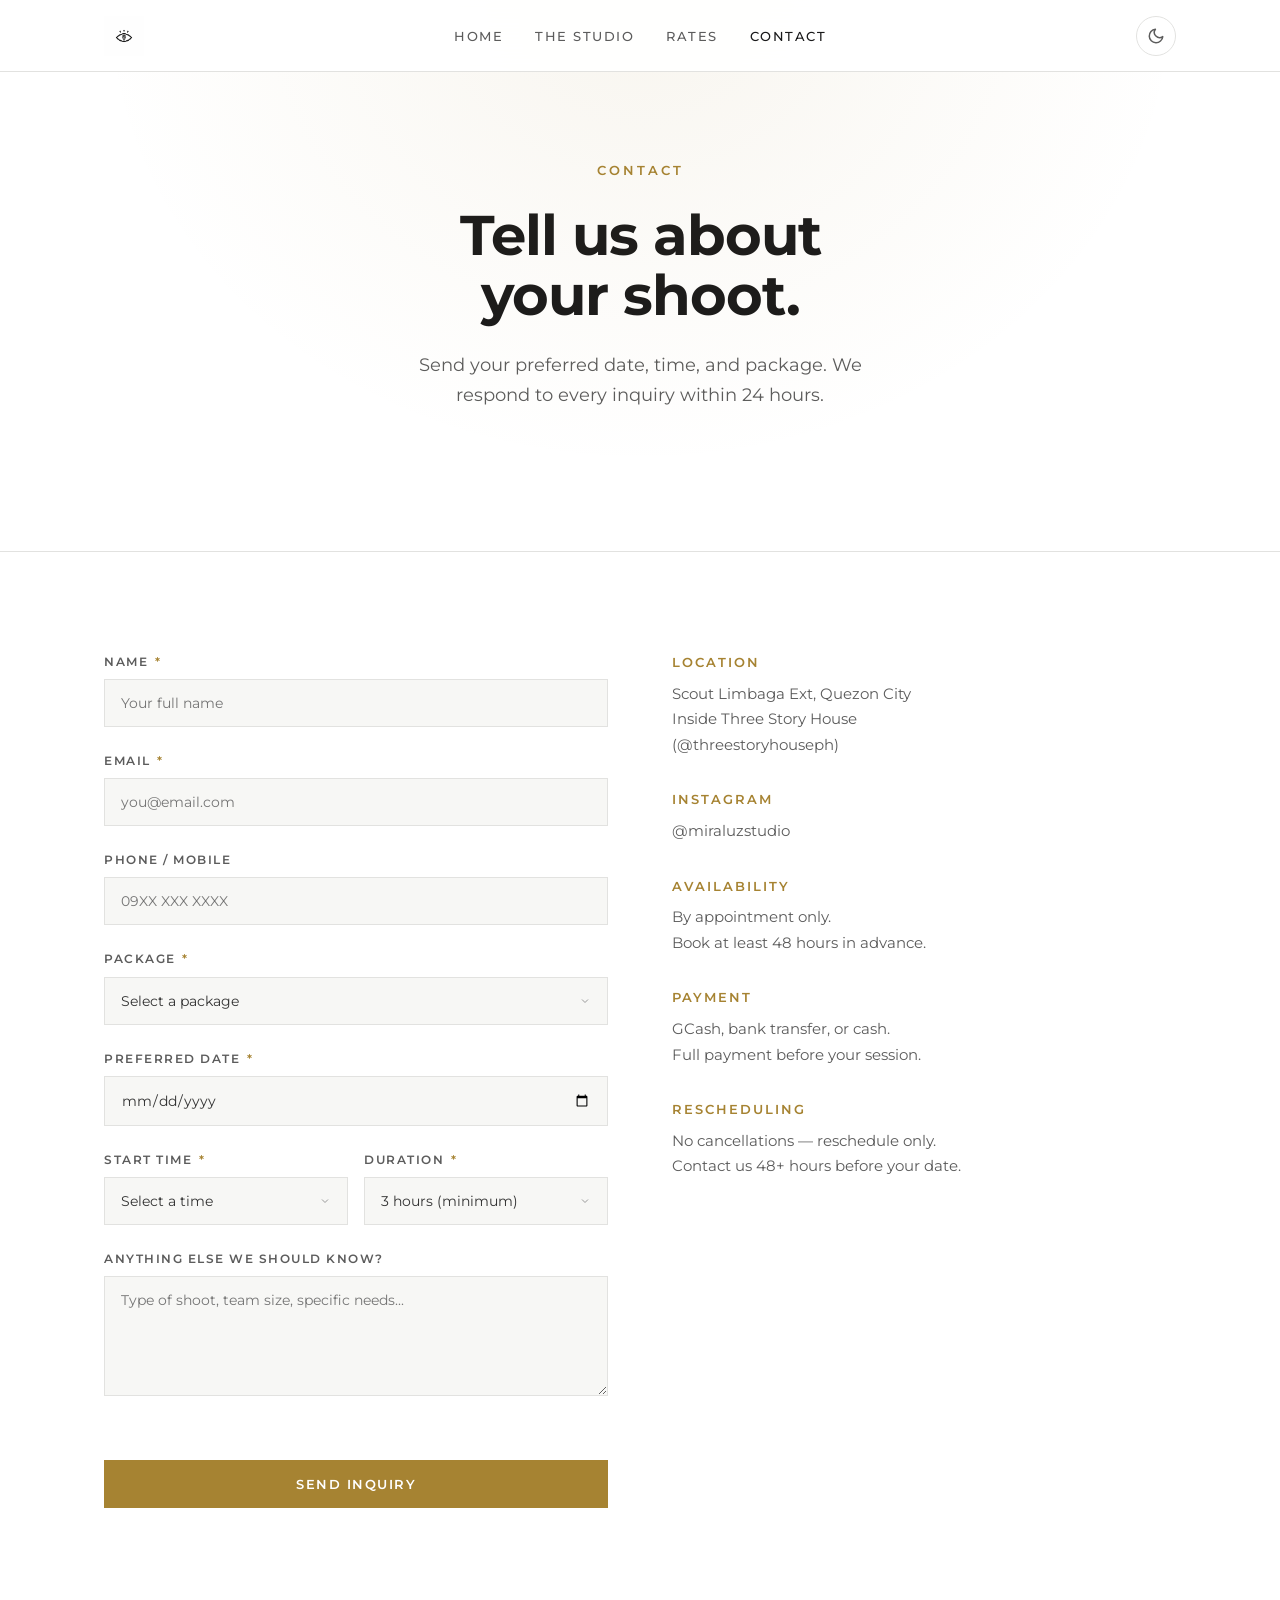
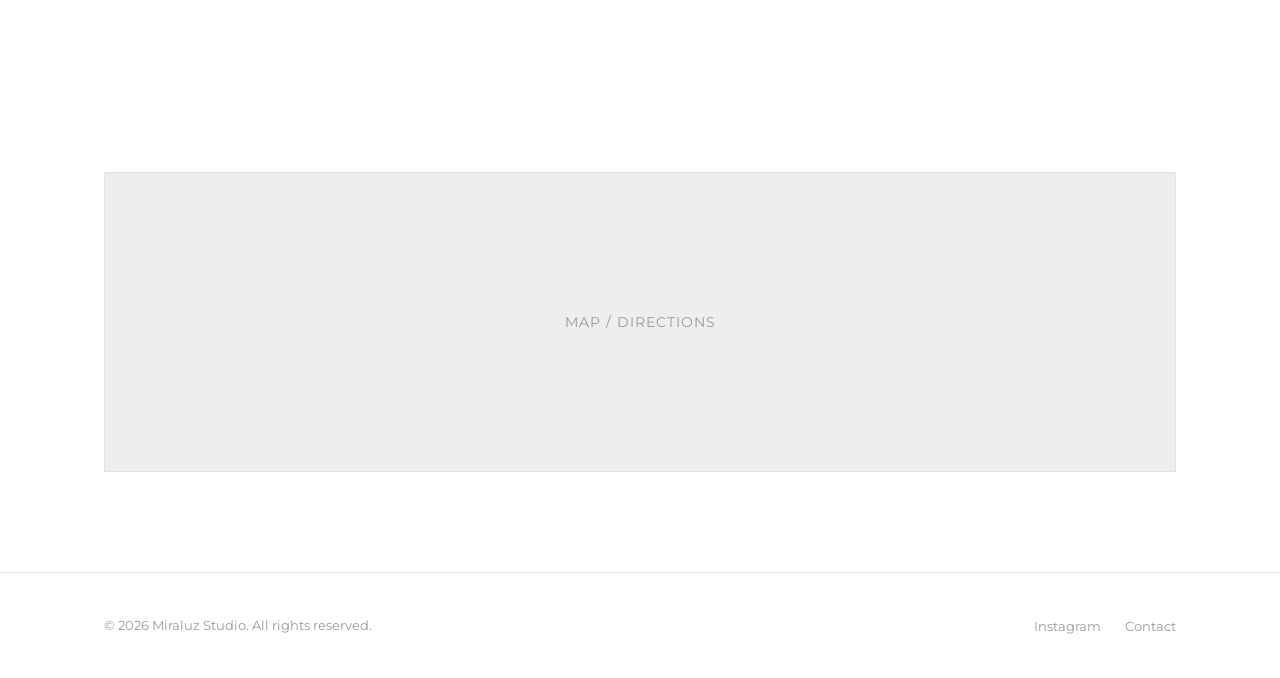
==== contact.html @ b948c39f "Add start time picker and time slot to booking form" ====
<!DOCTYPE html>
<html lang="en">
<head>
  <meta charset="UTF-8">
  <meta name="viewport" content="width=device-width, initial-scale=1.0">
  <title>Contact — Miraluz Studio</title>
  <meta name="description" content="Book your studio session or ask us anything. Send your preferred date, time, and package — we'll confirm within 24 hours.">
  <link rel="preconnect" href="https://fonts.googleapis.com">
  <link rel="preconnect" href="https://fonts.gstatic.com" crossorigin>
  <link href="https://fonts.googleapis.com/css2?family=Montserrat:wght@300;400;500;600;700&display=swap" rel="stylesheet">
  <link rel="stylesheet" href="styles.css">
  <script src="theme.js"></script>
  <style>
    .form-error {
      font-size: 13px;
      color: #c0392b;
      margin-bottom: 12px;
      min-height: 20px;
    }
    .form-success {
      text-align: center;
      padding: 48px 24px;
      border: 1px solid var(--border);
      background: var(--bg-elevated);
    }
    .success-icon {
      width: 56px;
      height: 56px;
      border-radius: 50%;
      background: var(--accent-subtle);
      color: var(--accent);
      display: flex;
      align-items: center;
      justify-content: center;
      margin: 0 auto 20px;
    }
    .success-icon svg {
      width: 28px;
      height: 28px;
    }
    .form-success h3 {
      font-size: 20px;
      font-weight: 600;
      color: var(--heading);
      margin-bottom: 8px;
    }
    .form-success p {
      font-size: 14px;
      color: var(--text-secondary);
    }
    #submit-btn:disabled {
      opacity: 0.6;
      cursor: not-allowed;
      transform: none;
    }
    .form-row {
      display: grid;
      grid-template-columns: 1fr 1fr;
      gap: 16px;
    }
    @media (max-width: 768px) {
      .form-row { grid-template-columns: 1fr; gap: 0; }
    }
  </style>
</head>
<body>

  <a href="#main" class="skip-link">Skip to content</a>

  <!-- NAV -->
  <nav class="nav" role="navigation" aria-label="Main navigation">
    <div class="container">
      <a href="index.html" class="nav-logo" aria-label="Miraluz Studio — Home">
        <img src="assets/logo.jpg" alt="Miraluz Studio" class="logo-img" height="40">
      </a>
      <ul class="nav-links">
        <li><a href="index.html">Home</a></li>
        <li><a href="studio.html">The Studio</a></li>
        <li><a href="rates.html">Rates</a></li>
        <li><a href="contact.html" class="active">Contact</a></li>
      </ul>
      <div class="nav-right">
        <button class="theme-toggle" onclick="toggleTheme()" aria-label="Toggle dark mode">
          <svg class="icon-moon" viewBox="0 0 24 24"><path d="M21 12.79A9 9 0 1 1 11.21 3 7 7 0 0 0 21 12.79z"/></svg>
          <svg class="icon-sun" viewBox="0 0 24 24"><circle cx="12" cy="12" r="5"/><line x1="12" y1="1" x2="12" y2="3"/><line x1="12" y1="21" x2="12" y2="23"/><line x1="4.22" y1="4.22" x2="5.64" y2="5.64"/><line x1="18.36" y1="18.36" x2="19.78" y2="19.78"/><line x1="1" y1="12" x2="3" y2="12"/><line x1="21" y1="12" x2="23" y2="12"/><line x1="4.22" y1="19.78" x2="5.64" y2="18.36"/><line x1="18.36" y1="5.64" x2="19.78" y2="4.22"/></svg>
        </button>
        <button class="nav-mobile-toggle" onclick="document.querySelector('.nav-links').classList.toggle('open')" aria-label="Toggle menu">&#9776;</button>
      </div>
    </div>
  </nav>

  <main id="main">

  <!-- HERO -->
  <section class="hero">
    <div class="container">
      <div class="hero-sub">Contact</div>
      <h1>Tell us about<br>your shoot.</h1>
      <p>Send your preferred date, time, and package. We respond to every inquiry within 24 hours.</p>
    </div>
  </section>

  <!-- CONTACT FORM + INFO -->
  <section class="section section-divider">
    <div class="container">
      <div class="contact-grid">
        <!-- Form -->
        <form id="inquiry-form" data-script-url="https://script.google.com/macros/s/AKfycbz_YKDn3nuPhHYh5pYsXFBhAeFOyfgEevlA0rHn0VO_3--JLGefnrcUXv9yLl5xShUs/exec" novalidate>
          <div class="form-group">
            <label for="name">Name <span class="required">*</span></label>
            <input type="text" id="name" name="name" placeholder="Your full name" required>
          </div>
          <div class="form-group">
            <label for="email">Email <span class="required">*</span></label>
            <input type="email" id="email" name="email" placeholder="you@email.com" required>
          </div>
          <div class="form-group">
            <label for="phone">Phone / Mobile</label>
            <input type="tel" id="phone" name="phone" placeholder="09XX XXX XXXX">
          </div>
          <div class="form-group">
            <label for="package">Package <span class="required">*</span></label>
            <select id="package" name="package" required>
              <option value="">Select a package</option>
              <option value="Studio Only — ₱1,000/hr (launch rate)">Studio Only — ₱1,000/hr (launch rate)</option>
              <option value="Full Access — ₱1,200/hr (launch rate)">Full Access — ₱1,200/hr (launch rate)</option>
            </select>
          </div>
          <div class="form-group">
            <label for="date">Preferred Date <span class="required">*</span></label>
            <input type="date" id="date" name="date" required>
          </div>
          <div class="form-row">
            <div class="form-group">
              <label for="start-time">Start Time <span class="required">*</span></label>
              <select id="start-time" name="start-time" required>
                <option value="">Select a time</option>
                <option value="7:00 AM">7:00 AM</option>
                <option value="8:00 AM">8:00 AM</option>
                <option value="9:00 AM">9:00 AM</option>
                <option value="10:00 AM">10:00 AM</option>
                <option value="11:00 AM">11:00 AM</option>
                <option value="12:00 PM">12:00 PM</option>
                <option value="1:00 PM">1:00 PM</option>
                <option value="2:00 PM">2:00 PM</option>
                <option value="3:00 PM">3:00 PM</option>
                <option value="4:00 PM">4:00 PM</option>
                <option value="5:00 PM">5:00 PM</option>
                <option value="6:00 PM">6:00 PM</option>
                <option value="7:00 PM">7:00 PM</option>
                <option value="8:00 PM">8:00 PM</option>
                <option value="9:00 PM">9:00 PM</option>
              </select>
            </div>
            <div class="form-group">
              <label for="hours">Duration <span class="required">*</span></label>
              <select id="hours" name="hours" required>
                <option value="3">3 hours (minimum)</option>
                <option value="4">4 hours</option>
                <option value="5">5 hours</option>
                <option value="6">6 hours</option>
                <option value="8">8 hours (full day)</option>
              </select>
            </div>
          </div>
          <div class="form-group">
            <label for="message">Anything else we should know?</label>
            <textarea id="message" name="message" placeholder="Type of shoot, team size, specific needs..."></textarea>
          </div>
          <div class="form-error" id="form-error" role="alert" aria-live="polite"></div>
          <button type="submit" class="btn btn-primary" id="submit-btn" style="width:100%;">Send Inquiry</button>
        </form>

        <div class="form-success" id="form-success" hidden>
          <div class="success-icon">
            <svg viewBox="0 0 24 24" fill="none" stroke="currentColor" stroke-width="2" stroke-linecap="round" stroke-linejoin="round"><polyline points="20 6 9 17 4 12"/></svg>
          </div>
          <h3>Inquiry sent.</h3>
          <p>We'll get back to you within 24 hours to confirm your booking.</p>
        </div>

        <!-- Info Sidebar -->
        <div class="contact-info">
          <div class="contact-info-item">
            <h3>Location</h3>
            <p>Scout Limbaga Ext, Quezon City<br>Inside Three Story House<br>(@threestoryhouseph)</p>
          </div>
          <div class="contact-info-item">
            <h3>Instagram</h3>
            <p><a href="https://instagram.com/miraluzstudio" target="_blank" rel="noopener">@miraluzstudio</a></p>
          </div>
          <div class="contact-info-item">
            <h3>Availability</h3>
            <p>By appointment only.<br>Book at least 48 hours in advance.</p>
          </div>
          <div class="contact-info-item">
            <h3>Payment</h3>
            <p>GCash, bank transfer, or cash.<br>Full payment before your session.</p>
          </div>
          <div class="contact-info-item">
            <h3>Rescheduling</h3>
            <p>No cancellations — reschedule only.<br>Contact us 48+ hours before your date.</p>
          </div>
        </div>
      </div>
    </div>
  </section>

  <!-- MAP -->
  <section class="section">
    <div class="container">
      <div class="map-placeholder">Map / Directions</div>
    </div>
  </section>

  </main>

  <!-- FOOTER -->
  <footer class="footer">
    <div class="container">
      <p class="footer-text">&copy; 2026 Miraluz Studio. All rights reserved.</p>
      <ul class="footer-links">
        <li><a href="https://instagram.com/miraluzstudio" target="_blank" rel="noopener">Instagram</a></li>
        <li><a href="contact.html">Contact</a></li>
      </ul>
    </div>
  </footer>

  <script src="booking.js"></script>
</body>
</html>
---- styles.css ----
/* === MIRALUZ STUDIO — Design System === */

:root {
  /* Type Scale (1.25 ratio) */
  --text-xs: 12px;
  --text-sm: 13px;
  --text-base: 16px;
  --text-lg: 18px;
  --text-xl: 20px;
  --text-2xl: 24px;
  --text-3xl: 32px;
  --text-4xl: 42px;
  --text-5xl: 56px;

  /* Spacing (8px base) */
  --space-1: 4px;
  --space-2: 8px;
  --space-3: 12px;
  --space-4: 16px;
  --space-5: 24px;
  --space-6: 32px;
  --space-7: 40px;
  --space-8: 48px;
  --space-9: 64px;
  --space-10: 80px;
  --space-11: 100px;

  /* Light Theme (default) */
  --bg: #FFFFFF;
  --bg-elevated: #F7F7F5;
  --bg-card: #EEEEEC;
  --heading: #19191A;
  --text: #333333;
  --text-secondary: #5C5C5C;
  --text-muted: #999999;
  --accent: #A68332;
  --accent-hover: #8C6E28;
  --accent-subtle: rgba(166, 131, 50, 0.08);
  --border: #E2E2E0;
  --border-hover: #C8C8C5;
  --nav-bg: rgba(255, 255, 255, 0.92);
  --nav-height: 72px;
  --shadow-sm: 0 1px 2px rgba(0,0,0,0.04);
  --shadow-md: 0 4px 12px rgba(0,0,0,0.06);
  --shadow-lg: 0 8px 24px rgba(0,0,0,0.08);
  --focus-ring: 0 0 0 3px rgba(166, 131, 50, 0.35);
  color-scheme: light;
}

[data-theme="dark"] {
  --bg: #111112;
  --bg-elevated: #1A1A1B;
  --bg-card: #232324;
  --heading: #F5F5F3;
  --text: #D4D4D0;
  --text-secondary: #9A9A96;
  --text-muted: #5C5C58;
  --accent: #D4AD4B;
  --accent-hover: #E0BD62;
  --accent-subtle: rgba(212, 173, 75, 0.08);
  --border: #2A2A2B;
  --border-hover: #3A3A3B;
  --nav-bg: rgba(17, 17, 18, 0.92);
  --shadow-sm: 0 1px 2px rgba(0,0,0,0.2);
  --shadow-md: 0 4px 12px rgba(0,0,0,0.3);
  --shadow-lg: 0 8px 24px rgba(0,0,0,0.4);
  --focus-ring: 0 0 0 3px rgba(212, 173, 75, 0.4);
  color-scheme: dark;
}

/* === RESET === */

*, *::before, *::after {
  margin: 0;
  padding: 0;
  box-sizing: border-box;
}

html {
  scroll-behavior: smooth;
}

@media (prefers-reduced-motion: reduce) {
  html { scroll-behavior: auto; }
  *, *::before, *::after {
    animation-duration: 0.01ms !important;
    transition-duration: 0.01ms !important;
  }
}

body {
  font-family: 'Montserrat', system-ui, -apple-system, sans-serif;
  font-size: var(--text-base);
  background: var(--bg);
  color: var(--text);
  line-height: 1.6;
  -webkit-font-smoothing: antialiased;
  transition: background 0.25s ease, color 0.25s ease;
}

a {
  color: inherit;
  text-decoration: none;
}

img {
  max-width: 100%;
  display: block;
}

/* === FOCUS === */

:focus-visible {
  outline: none;
  box-shadow: var(--focus-ring);
}

/* === SKIP LINK === */

.skip-link {
  position: absolute;
  top: -100%;
  left: var(--space-4);
  background: var(--accent);
  color: #fff;
  padding: var(--space-2) var(--space-4);
  font-size: var(--text-sm);
  font-weight: 600;
  z-index: 200;
  transition: top 0.2s;
}

.skip-link:focus {
  top: var(--space-2);
}

/* === CONTAINER === */

.container {
  max-width: 1120px;
  margin: 0 auto;
  padding: 0 var(--space-5);
}

/* === NAV === */

.nav {
  position: fixed;
  top: 0;
  left: 0;
  right: 0;
  height: var(--nav-height);
  background: var(--nav-bg);
  backdrop-filter: blur(16px);
  -webkit-backdrop-filter: blur(16px);
  border-bottom: 1px solid var(--border);
  z-index: 100;
  display: flex;
  align-items: center;
}

.nav .container {
  display: flex;
  align-items: center;
  justify-content: space-between;
  width: 100%;
}

.nav-logo {
  display: flex;
  align-items: center;
  flex-shrink: 0;
}

.logo-img {
  height: 40px;
  width: auto;
  display: block;
}

[data-theme="dark"] .logo-img {
  filter: invert(1);
}

.nav-links {
  display: flex;
  list-style: none;
  gap: var(--space-6);
  align-items: center;
}

.nav-links a {
  font-size: var(--text-sm);
  font-weight: 500;
  letter-spacing: 1.5px;
  text-transform: uppercase;
  color: var(--text-secondary);
  transition: color 0.2s ease;
  padding: var(--space-2) 0;
}

.nav-links a:hover,
.nav-links a.active {
  color: var(--heading);
}

.nav-right {
  display: flex;
  align-items: center;
  gap: var(--space-4);
}

.nav-mobile-toggle {
  display: none;
  background: none;
  border: none;
  color: var(--heading);
  font-size: 24px;
  cursor: pointer;
  min-width: 44px;
  min-height: 44px;
  align-items: center;
  justify-content: center;
}

/* === THEME TOGGLE === */

.theme-toggle {
  background: none;
  border: 1px solid var(--border);
  color: var(--text-secondary);
  width: 40px;
  height: 40px;
  border-radius: 50%;
  cursor: pointer;
  display: flex;
  align-items: center;
  justify-content: center;
  transition: border-color 0.2s, color 0.2s, transform 0.2s;
  flex-shrink: 0;
}

.theme-toggle:hover {
  border-color: var(--accent);
  color: var(--heading);
  transform: scale(1.05);
}

.theme-toggle svg {
  width: 18px;
  height: 18px;
  fill: none;
  stroke: currentColor;
  stroke-width: 2;
  stroke-linecap: round;
  stroke-linejoin: round;
}

.theme-toggle .icon-sun { display: none; }
.theme-toggle .icon-moon { display: block; }

[data-theme="dark"] .theme-toggle .icon-sun { display: block; }
[data-theme="dark"] .theme-toggle .icon-moon { display: none; }

/* === BUTTONS === */

.btn {
  display: inline-flex;
  align-items: center;
  justify-content: center;
  padding: 14px var(--space-6);
  font-family: inherit;
  font-size: var(--text-sm);
  font-weight: 600;
  letter-spacing: 1.5px;
  text-transform: uppercase;
  border: none;
  cursor: pointer;
  transition: all 0.2s ease;
  min-height: 48px;
}

.btn-primary {
  background: var(--accent);
  color: #FFFFFF;
}

.btn-primary:hover {
  background: var(--accent-hover);
  transform: translateY(-1px);
  box-shadow: var(--shadow-md);
}

.btn-primary:active {
  transform: translateY(0);
}

.btn-outline {
  background: transparent;
  color: var(--heading);
  border: 1px solid var(--border);
}

.btn-outline:hover {
  border-color: var(--accent);
  color: var(--accent);
  transform: translateY(-1px);
}

.btn-outline:active {
  transform: translateY(0);
}

/* === HERO === */

.hero {
  padding: 160px 0 var(--space-11);
  text-align: center;
  position: relative;
  overflow: hidden;
}

.hero::before {
  content: '';
  position: absolute;
  top: 0;
  left: 0;
  right: 0;
  bottom: 0;
  background: radial-gradient(ellipse at center top, var(--accent-subtle) 0%, transparent 60%);
  pointer-events: none;
}

.hero-sub {
  font-size: var(--text-sm);
  font-weight: 600;
  letter-spacing: 3px;
  text-transform: uppercase;
  color: var(--accent);
  margin-bottom: var(--space-5);
}

.hero h1 {
  font-size: clamp(var(--text-4xl), 6vw, var(--text-5xl));
  font-weight: 700;
  line-height: 1.08;
  color: var(--heading);
  margin-bottom: var(--space-5);
  letter-spacing: -1px;
}

.hero p {
  font-size: var(--text-lg);
  color: var(--text-secondary);
  max-width: 520px;
  margin: 0 auto var(--space-7);
  line-height: 1.7;
}

.hero-ctas {
  display: flex;
  gap: var(--space-4);
  justify-content: center;
  flex-wrap: wrap;
}

/* === SECTIONS === */

.section {
  padding: var(--space-11) 0;
}

.section-divider {
  border-top: 1px solid var(--border);
}

.section-sub {
  font-size: var(--text-xs);
  font-weight: 600;
  letter-spacing: 3px;
  text-transform: uppercase;
  color: var(--accent);
  margin-bottom: var(--space-3);
}

.section h2 {
  font-size: clamp(var(--text-3xl), 4vw, var(--text-4xl));
  font-weight: 700;
  line-height: 1.12;
  color: var(--heading);
  margin-bottom: var(--space-4);
}

.section p.section-desc {
  font-size: var(--text-base);
  color: var(--text-secondary);
  max-width: 540px;
  line-height: 1.7;
}

.section-centered {
  text-align: center;
  margin-bottom: var(--space-9);
}

.section-centered .section-desc {
  margin: 0 auto;
}

/* === PLACEHOLDER IMAGE === */

.placeholder-img {
  width: 100%;
  aspect-ratio: 16/10;
  background: var(--bg-card);
  border: 1px solid var(--border);
  display: flex;
  align-items: center;
  justify-content: center;
  color: var(--text-muted);
  font-size: var(--text-sm);
  letter-spacing: 1px;
  text-transform: uppercase;
}

.placeholder-img.portrait { aspect-ratio: 3/4; }
.placeholder-img.square { aspect-ratio: 1/1; }

/* === SPACE CARDS === */

.spaces-grid {
  display: grid;
  grid-template-columns: repeat(3, 1fr);
  gap: var(--space-5);
}

.space-card {
  background: var(--bg-elevated);
  border: 1px solid var(--border);
  overflow: hidden;
  transition: border-color 0.2s, box-shadow 0.2s, transform 0.2s;
}

.space-card:hover {
  border-color: var(--border-hover);
  box-shadow: var(--shadow-md);
  transform: translateY(-2px);
}

.space-card-body {
  padding: var(--space-5);
}

.space-card h3 {
  font-size: var(--text-lg);
  font-weight: 600;
  color: var(--heading);
  margin-bottom: var(--space-2);
}

.space-card p {
  font-size: 14px;
  color: var(--text-secondary);
  line-height: 1.65;
}

/* === FEATURES === */

.features-grid {
  display: grid;
  grid-template-columns: repeat(3, 1fr);
  gap: var(--space-7);
}

.feature-item {
  text-align: center;
}

.feature-icon {
  width: 48px;
  height: 48px;
  margin: 0 auto var(--space-4);
  color: var(--accent);
  display: flex;
  align-items: center;
  justify-content: center;
}

.feature-icon svg {
  width: 32px;
  height: 32px;
  fill: none;
  stroke: currentColor;
  stroke-width: 1.5;
  stroke-linecap: round;
  stroke-linejoin: round;
}

.feature-item h3 {
  font-size: var(--text-base);
  font-weight: 600;
  color: var(--heading);
  margin-bottom: var(--space-2);
}

.feature-item p {
  font-size: 14px;
  color: var(--text-secondary);
  line-height: 1.65;
  max-width: 300px;
  margin: 0 auto;
}

/* === RATES === */

.rates-grid {
  display: grid;
  grid-template-columns: repeat(2, 1fr);
  gap: var(--space-6);
  max-width: 800px;
  margin: 0 auto;
}

.rate-card {
  background: var(--bg-elevated);
  border: 1px solid var(--border);
  padding: var(--space-7);
  text-align: center;
  position: relative;
  transition: border-color 0.2s, box-shadow 0.2s, transform 0.2s;
}

.rate-card:hover {
  border-color: var(--border-hover);
  box-shadow: var(--shadow-md);
  transform: translateY(-2px);
}

.rate-card.featured {
  border-color: var(--accent);
}

.rate-card.featured::before {
  content: 'BEST VALUE';
  position: absolute;
  top: 0;
  left: 50%;
  transform: translate(-50%, -50%);
  background: var(--accent);
  color: #FFFFFF;
  font-size: 10px;
  font-weight: 700;
  letter-spacing: 2px;
  padding: 6px var(--space-4);
}

.rate-card h3 {
  font-size: var(--text-xl);
  font-weight: 600;
  color: var(--heading);
  margin-bottom: var(--space-2);
}

.rate-card .rate-desc {
  font-size: 14px;
  color: var(--text-secondary);
  margin-bottom: var(--space-5);
  line-height: 1.6;
}

.rate-price {
  margin-bottom: var(--space-5);
}

.rate-price .price {
  font-size: var(--text-4xl);
  font-weight: 700;
  color: var(--heading);
  font-variant-numeric: tabular-nums;
}

.rate-price .unit {
  font-size: var(--text-base);
  color: var(--text-muted);
  margin-left: 2px;
}

.rate-price .promo {
  display: block;
  font-size: var(--text-sm);
  color: var(--accent);
  margin-top: var(--space-1);
  font-weight: 500;
}

.rate-includes {
  list-style: none;
  text-align: left;
  margin-bottom: var(--space-6);
}

.rate-includes li {
  font-size: 14px;
  color: var(--text-secondary);
  padding: 10px 0;
  border-bottom: 1px solid var(--border);
  display: flex;
  align-items: center;
  gap: 10px;
}

.rate-includes li svg {
  width: 16px;
  height: 16px;
  color: var(--accent);
  flex-shrink: 0;
  fill: none;
  stroke: currentColor;
  stroke-width: 2;
}

/* === INFO GRID === */

.info-grid {
  display: grid;
  grid-template-columns: repeat(3, 1fr);
  gap: var(--space-6);
  margin-top: var(--space-9);
}

.info-item h3 {
  font-size: 14px;
  font-weight: 600;
  letter-spacing: 1px;
  text-transform: uppercase;
  color: var(--heading);
  margin-bottom: var(--space-2);
}

.info-item p {
  font-size: 14px;
  color: var(--text-secondary);
  line-height: 1.65;
}

/* === CTA BANNER === */

.cta-banner {
  padding: var(--space-10) 0;
  text-align: center;
  border-top: 1px solid var(--border);
  background: linear-gradient(180deg, var(--bg) 0%, var(--accent-subtle) 100%);
}

.cta-banner h2 {
  font-size: clamp(var(--text-2xl), 4vw, var(--text-3xl));
  font-weight: 700;
  color: var(--heading);
  margin-bottom: var(--space-3);
}

.cta-banner p {
  font-size: var(--text-base);
  color: var(--text-secondary);
  margin-bottom: var(--space-6);
  max-width: 480px;
  margin-left: auto;
  margin-right: auto;
}

.cta-banner .cta-buttons {
  display: flex;
  gap: var(--space-4);
  justify-content: center;
  flex-wrap: wrap;
}

/* === CONTACT FORM === */

.contact-grid {
  display: grid;
  grid-template-columns: 1fr 1fr;
  gap: var(--space-9);
  align-items: start;
}

.form-group {
  margin-bottom: var(--space-5);
}

.form-group label {
  display: block;
  font-size: var(--text-xs);
  font-weight: 600;
  letter-spacing: 1.5px;
  text-transform: uppercase;
  color: var(--text-secondary);
  margin-bottom: var(--space-2);
}

.form-group label .required {
  color: var(--accent);
  margin-left: 2px;
}

.form-group input,
.form-group textarea,
.form-group select {
  width: 100%;
  padding: 14px var(--space-4);
  font-family: inherit;
  font-size: 14px;
  background: var(--bg-elevated);
  border: 1px solid var(--border);
  color: var(--text);
  outline: none;
  transition: border-color 0.2s, box-shadow 0.2s;
  min-height: 48px;
}

.form-group input:focus,
.form-group textarea:focus,
.form-group select:focus {
  border-color: var(--accent);
  box-shadow: var(--focus-ring);
}

.form-group textarea {
  resize: vertical;
  min-height: 120px;
}

.form-group select {
  appearance: none;
  background-image: url("data:image/svg+xml,%3Csvg xmlns='http://www.w3.org/2000/svg' width='12' height='12' viewBox='0 0 24 24' fill='none' stroke='%23999' stroke-width='2'%3E%3Cpolyline points='6 9 12 15 18 9'/%3E%3C/svg%3E");
  background-repeat: no-repeat;
  background-position: right 16px center;
  padding-right: 40px;
}

.contact-info {
  display: flex;
  flex-direction: column;
  gap: var(--space-6);
}

.contact-info-item h3 {
  font-size: var(--text-sm);
  font-weight: 600;
  letter-spacing: 2px;
  text-transform: uppercase;
  color: var(--accent);
  margin-bottom: var(--space-2);
}

.contact-info-item p,
.contact-info-item a {
  font-size: 15px;
  color: var(--text-secondary);
  line-height: 1.7;
}

.contact-info-item a {
  transition: color 0.2s;
}

.contact-info-item a:hover {
  color: var(--heading);
}

/* === GALLERY === */

.gallery-grid {
  display: grid;
  grid-template-columns: repeat(2, 1fr);
  gap: var(--space-4);
}

.gallery-grid.three-col {
  grid-template-columns: repeat(3, 1fr);
}

/* === TWO COLUMN === */

.two-col {
  display: grid;
  grid-template-columns: 1fr 1fr;
  gap: var(--space-9);
  align-items: center;
}

.two-col-text h2 {
  font-size: clamp(var(--text-3xl), 4vw, 38px);
  font-weight: 700;
  color: var(--heading);
  margin-bottom: var(--space-4);
  line-height: 1.12;
}

.two-col-text p {
  font-size: var(--text-base);
  color: var(--text-secondary);
  line-height: 1.7;
  margin-bottom: var(--space-3);
  max-width: 480px;
}

/* === MAP === */

.map-placeholder {
  width: 100%;
  height: 300px;
  background: var(--bg-card);
  border: 1px solid var(--border);
  display: flex;
  align-items: center;
  justify-content: center;
  color: var(--text-muted);
  font-size: 14px;
  letter-spacing: 1px;
  text-transform: uppercase;
  margin-top: var(--space-9);
}

/* === FOOTER === */

.footer {
  padding: var(--space-7) 0;
  border-top: 1px solid var(--border);
}

.footer .container {
  display: flex;
  justify-content: space-between;
  align-items: center;
}

.footer-text {
  font-size: var(--text-sm);
  color: var(--text-muted);
}

.footer-links {
  display: flex;
  gap: var(--space-5);
  list-style: none;
}

.footer-links a {
  font-size: var(--text-sm);
  color: var(--text-muted);
  transition: color 0.2s;
}

.footer-links a:hover {
  color: var(--heading);
}

/* === RESPONSIVE === */

@media (max-width: 768px) {
  .nav-mobile-toggle {
    display: flex;
  }

  .nav-links {
    display: none;
    position: fixed;
    top: var(--nav-height);
    left: 0;
    right: 0;
    background: var(--bg);
    border-bottom: 1px solid var(--border);
    flex-direction: column;
    padding: var(--space-5);
    gap: var(--space-5);
  }

  .nav-links.open {
    display: flex;
  }

  .hero {
    padding: 130px 0 var(--space-9);
  }

  .section {
    padding: var(--space-9) 0;
  }

  .spaces-grid,
  .features-grid {
    grid-template-columns: 1fr;
    gap: var(--space-5);
  }

  .rates-grid {
    grid-template-columns: 1fr;
  }

  .two-col {
    grid-template-columns: 1fr;
    gap: var(--space-7);
  }

  .contact-grid {
    grid-template-columns: 1fr;
    gap: var(--space-7);
  }

  .info-grid {
    grid-template-columns: 1fr;
    gap: var(--space-5);
  }

  .gallery-grid,
  .gallery-grid.three-col {
    grid-template-columns: 1fr;
  }

  .footer .container {
    flex-direction: column;
    gap: var(--space-4);
    text-align: center;
  }

  .cta-banner {
    padding: var(--space-9) 0;
  }

  .hero-ctas {
    flex-direction: column;
    align-items: center;
  }
}
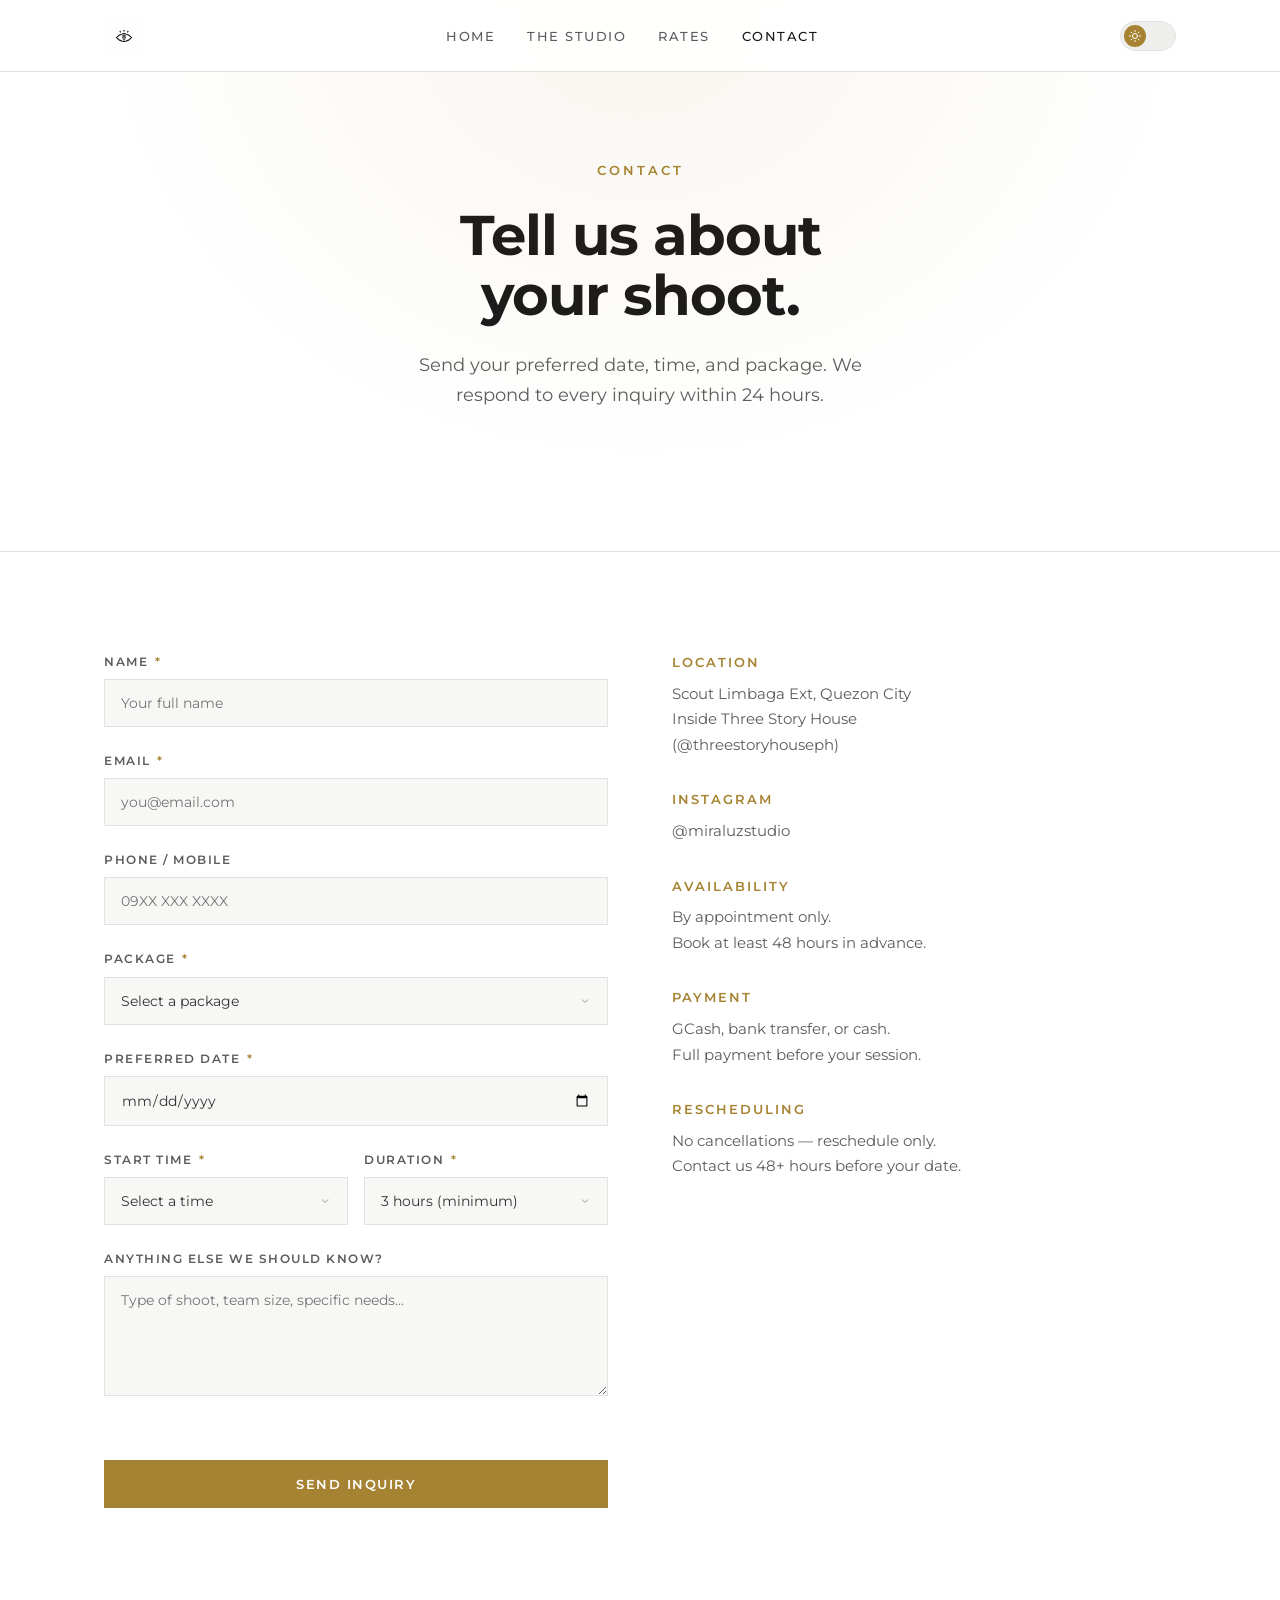
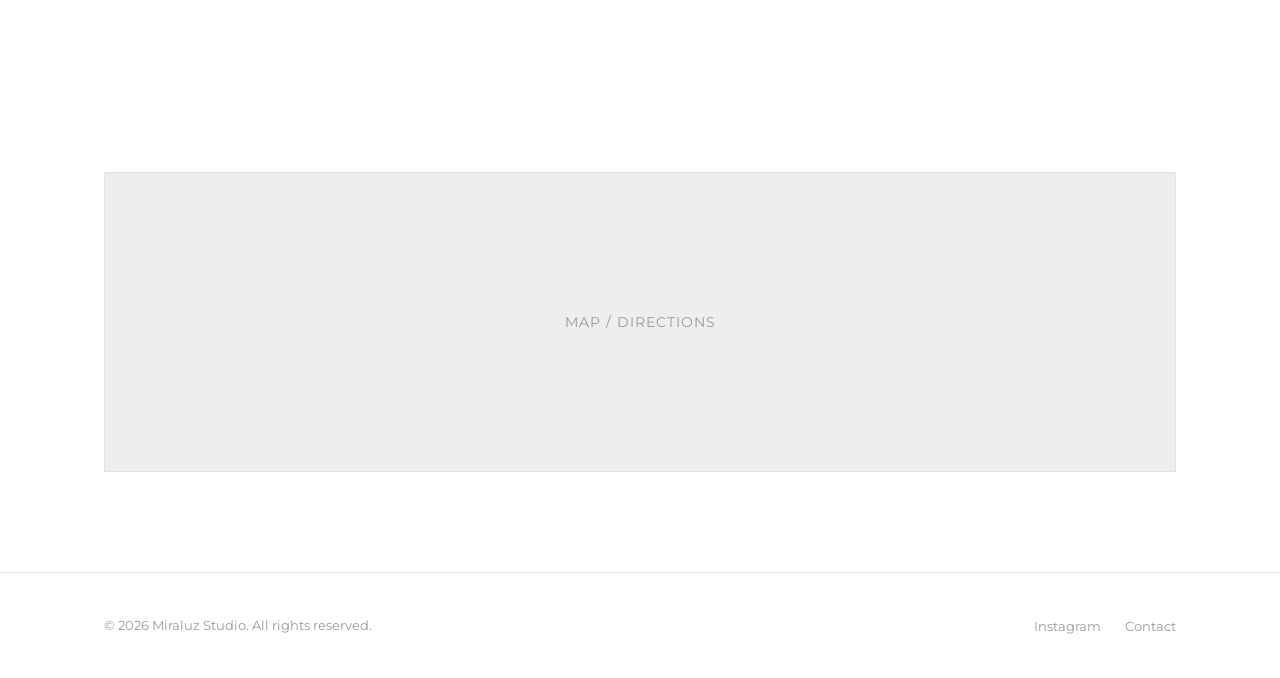
==== commit d0962118: "Add Framer-style components: pill theme toggle, FAQ accordion, web preloader" ====
--- a/contact.html
+++ b/contact.html
@@ -80,9 +80,11 @@
         <li><a href="contact.html" class="active">Contact</a></li>
       </ul>
       <div class="nav-right">
-        <button class="theme-toggle" onclick="toggleTheme()" aria-label="Toggle dark mode">
-          <svg class="icon-moon" viewBox="0 0 24 24"><path d="M21 12.79A9 9 0 1 1 11.21 3 7 7 0 0 0 21 12.79z"/></svg>
-          <svg class="icon-sun" viewBox="0 0 24 24"><circle cx="12" cy="12" r="5"/><line x1="12" y1="1" x2="12" y2="3"/><line x1="12" y1="21" x2="12" y2="23"/><line x1="4.22" y1="4.22" x2="5.64" y2="5.64"/><line x1="18.36" y1="18.36" x2="19.78" y2="19.78"/><line x1="1" y1="12" x2="3" y2="12"/><line x1="21" y1="12" x2="23" y2="12"/><line x1="4.22" y1="19.78" x2="5.64" y2="18.36"/><line x1="18.36" y1="5.64" x2="19.78" y2="4.22"/></svg>
+        <button class="theme-switch" onclick="toggleTheme()" aria-label="Toggle dark mode">
+          <span class="switch-knob">
+            <svg class="icon-sun" viewBox="0 0 24 24"><circle cx="12" cy="12" r="5"/><line x1="12" y1="1" x2="12" y2="3"/><line x1="12" y1="21" x2="12" y2="23"/><line x1="4.22" y1="4.22" x2="5.64" y2="5.64"/><line x1="18.36" y1="18.36" x2="19.78" y2="19.78"/><line x1="1" y1="12" x2="3" y2="12"/><line x1="21" y1="12" x2="23" y2="12"/><line x1="4.22" y1="19.78" x2="5.64" y2="18.36"/><line x1="18.36" y1="5.64" x2="19.78" y2="4.22"/></svg>
+            <svg class="icon-moon" viewBox="0 0 24 24"><path d="M21 12.79A9 9 0 1 1 11.21 3 7 7 0 0 0 21 12.79z"/></svg>
+          </span>
         </button>
         <button class="nav-mobile-toggle" onclick="document.querySelector('.nav-links').classList.toggle('open')" aria-label="Toggle menu">&#9776;</button>
       </div>
--- a/styles.css
+++ b/styles.css
@@ -223,44 +223,205 @@
   justify-content: center;
 }
 
-/* === THEME TOGGLE === */
-
-.theme-toggle {
-  background: none;
+/* === THEME TOGGLE SWITCH (pill) === */
+
+.theme-switch {
+  position: relative;
+  width: 56px;
+  height: 30px;
+  background: var(--bg-card);
   border: 1px solid var(--border);
-  color: var(--text-secondary);
-  width: 40px;
-  height: 40px;
+  border-radius: 999px;
+  cursor: pointer;
+  flex-shrink: 0;
+  padding: 0;
+  transition: background 0.3s, border-color 0.3s;
+  display: flex;
+  align-items: center;
+}
+
+.theme-switch:hover {
+  border-color: var(--accent);
+}
+
+.theme-switch .switch-knob {
+  position: absolute;
+  left: 3px;
+  width: 22px;
+  height: 22px;
   border-radius: 50%;
-  cursor: pointer;
+  background: var(--accent);
+  transition: transform 0.35s cubic-bezier(0.4, 0, 0.2, 1);
   display: flex;
   align-items: center;
   justify-content: center;
-  transition: border-color 0.2s, color 0.2s, transform 0.2s;
-  flex-shrink: 0;
-}
-
-.theme-toggle:hover {
-  border-color: var(--accent);
-  color: var(--heading);
-  transform: scale(1.05);
-}
-
-.theme-toggle svg {
-  width: 18px;
-  height: 18px;
+}
+
+[data-theme="dark"] .theme-switch .switch-knob {
+  transform: translateX(26px);
+}
+
+.theme-switch svg {
+  width: 12px;
+  height: 12px;
   fill: none;
-  stroke: currentColor;
+  stroke: #fff;
   stroke-width: 2;
   stroke-linecap: round;
   stroke-linejoin: round;
 }
 
-.theme-toggle .icon-sun { display: none; }
-.theme-toggle .icon-moon { display: block; }
-
-[data-theme="dark"] .theme-toggle .icon-sun { display: block; }
-[data-theme="dark"] .theme-toggle .icon-moon { display: none; }
+.theme-switch .icon-sun { display: block; }
+.theme-switch .icon-moon { display: none; }
+[data-theme="dark"] .theme-switch .icon-sun { display: none; }
+[data-theme="dark"] .theme-switch .icon-moon { display: block; }
+
+/* === WEB PRELOADER === */
+
+.preloader {
+  position: fixed;
+  inset: 0;
+  z-index: 9999;
+  background: var(--bg);
+  display: flex;
+  flex-direction: column;
+  align-items: center;
+  justify-content: center;
+  transition: opacity 0.5s ease, visibility 0.5s ease;
+}
+
+.preloader.done {
+  opacity: 0;
+  visibility: hidden;
+  pointer-events: none;
+}
+
+.preloader-logo {
+  height: 48px;
+  width: auto;
+  margin-bottom: var(--space-6);
+  animation: preloaderPulse 1.2s ease-in-out infinite;
+}
+
+[data-theme="dark"] .preloader-logo {
+  filter: invert(1);
+}
+
+.preloader-bar-track {
+  width: 160px;
+  height: 2px;
+  background: var(--border);
+  border-radius: 2px;
+  overflow: hidden;
+  margin-bottom: var(--space-4);
+}
+
+.preloader-bar-fill {
+  width: 0%;
+  height: 100%;
+  background: var(--accent);
+  border-radius: 2px;
+  transition: width 0.15s ease;
+}
+
+.preloader-counter {
+  font-size: var(--text-sm);
+  font-weight: 600;
+  letter-spacing: 3px;
+  color: var(--text-muted);
+  font-variant-numeric: tabular-nums;
+}
+
+@keyframes preloaderPulse {
+  0%, 100% { opacity: 0.4; }
+  50% { opacity: 1; }
+}
+
+/* === FAQ ACCORDION === */
+
+.faq-list {
+  max-width: 720px;
+  margin: 0 auto;
+}
+
+.faq-item {
+  border-bottom: 1px solid var(--border);
+}
+
+.faq-question {
+  width: 100%;
+  display: flex;
+  align-items: center;
+  justify-content: space-between;
+  padding: var(--space-5) 0;
+  background: none;
+  border: none;
+  font-family: inherit;
+  font-size: var(--text-lg);
+  font-weight: 600;
+  color: var(--heading);
+  cursor: pointer;
+  text-align: left;
+  gap: var(--space-4);
+  min-height: 48px;
+  transition: color 0.2s;
+}
+
+.faq-question:hover {
+  color: var(--accent);
+}
+
+.faq-icon {
+  width: 24px;
+  height: 24px;
+  flex-shrink: 0;
+  position: relative;
+}
+
+.faq-icon::before,
+.faq-icon::after {
+  content: '';
+  position: absolute;
+  top: 50%;
+  left: 50%;
+  background: currentColor;
+  border-radius: 1px;
+  transition: transform 0.3s cubic-bezier(0.4, 0, 0.2, 1);
+}
+
+.faq-icon::before {
+  width: 14px;
+  height: 2px;
+  transform: translate(-50%, -50%);
+}
+
+.faq-icon::after {
+  width: 2px;
+  height: 14px;
+  transform: translate(-50%, -50%);
+}
+
+.faq-item.open .faq-icon::after {
+  transform: translate(-50%, -50%) rotate(90deg);
+}
+
+.faq-answer {
+  max-height: 0;
+  overflow: hidden;
+  transition: max-height 0.35s cubic-bezier(0.4, 0, 0.2, 1), opacity 0.25s ease;
+  opacity: 0;
+}
+
+.faq-item.open .faq-answer {
+  opacity: 1;
+}
+
+.faq-answer-inner {
+  padding: 0 0 var(--space-5) 0;
+  font-size: 15px;
+  color: var(--text-secondary);
+  line-height: 1.7;
+}
 
 /* === BUTTONS === */
 
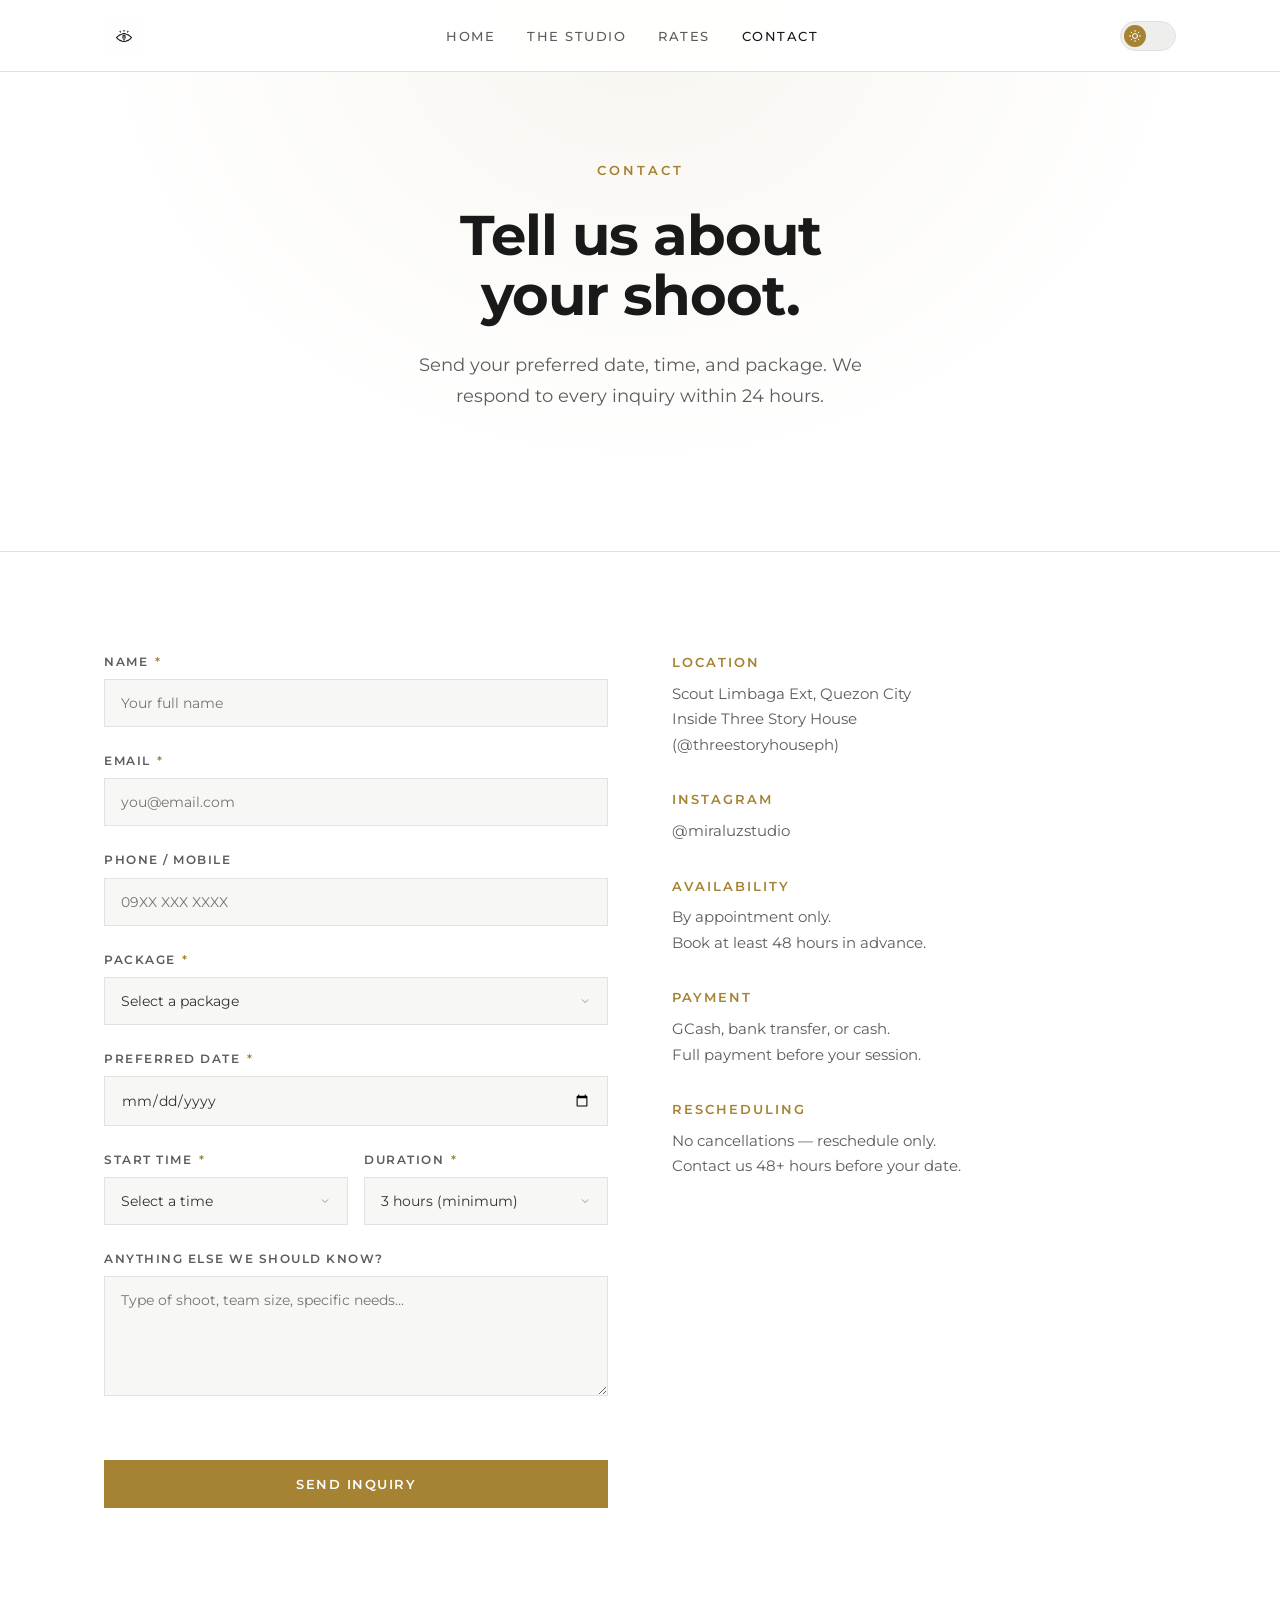
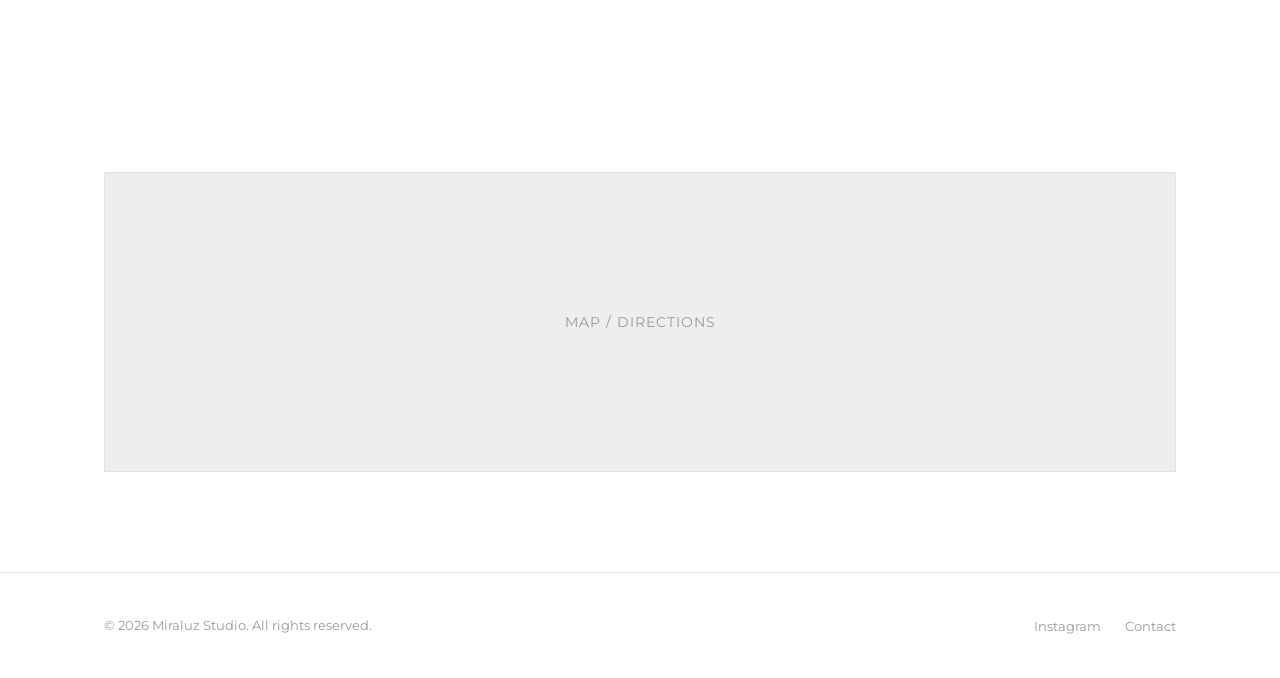
==== commit 9c06b8c3: "Add SexyScroll: reveal animations, staggered grids, parallax hero, auto-hide nav" ====
--- a/contact.html
+++ b/contact.html
@@ -94,11 +94,11 @@
   <main id="main">
 
   <!-- HERO -->
-  <section class="hero">
-    <div class="container">
-      <div class="hero-sub">Contact</div>
-      <h1>Tell us about<br>your shoot.</h1>
-      <p>Send your preferred date, time, and package. We respond to every inquiry within 24 hours.</p>
+  <section class="hero" data-parallax>
+    <div class="container">
+      <div class="hero-sub" data-reveal="fade">Contact</div>
+      <h1 data-reveal>Tell us about<br>your shoot.</h1>
+      <p data-reveal>Send your preferred date, time, and package. We respond to every inquiry within 24 hours.</p>
     </div>
   </section>
 
@@ -107,7 +107,7 @@
     <div class="container">
       <div class="contact-grid">
         <!-- Form -->
-        <form id="inquiry-form" data-script-url="https://script.google.com/macros/s/AKfycbz_YKDn3nuPhHYh5pYsXFBhAeFOyfgEevlA0rHn0VO_3--JLGefnrcUXv9yLl5xShUs/exec" novalidate>
+        <form id="inquiry-form" data-reveal="slide-left" data-script-url="https://script.google.com/macros/s/AKfycbz_YKDn3nuPhHYh5pYsXFBhAeFOyfgEevlA0rHn0VO_3--JLGefnrcUXv9yLl5xShUs/exec" novalidate>
           <div class="form-group">
             <label for="name">Name <span class="required">*</span></label>
             <input type="text" id="name" name="name" placeholder="Your full name" required>
@@ -182,7 +182,7 @@
         </div>
 
         <!-- Info Sidebar -->
-        <div class="contact-info">
+        <div class="contact-info" data-reveal="slide-right">
           <div class="contact-info-item">
             <h3>Location</h3>
             <p>Scout Limbaga Ext, Quezon City<br>Inside Three Story House<br>(@threestoryhouseph)</p>
@@ -211,7 +211,7 @@
   <!-- MAP -->
   <section class="section">
     <div class="container">
-      <div class="map-placeholder">Map / Directions</div>
+      <div class="map-placeholder" data-reveal="scale">Map / Directions</div>
     </div>
   </section>
 
@@ -229,5 +229,6 @@
   </footer>
 
   <script src="booking.js"></script>
+  <script src="scroll.js"></script>
 </body>
 </html>
--- a/styles.css
+++ b/styles.css
@@ -1017,6 +1017,77 @@
   color: var(--heading);
 }
 
+/* === SCROLL REVEAL ANIMATIONS === */
+
+[data-reveal] {
+  opacity: 0;
+  transform: translateY(32px);
+  transition: opacity 0.7s cubic-bezier(0.16, 1, 0.3, 1),
+              transform 0.7s cubic-bezier(0.16, 1, 0.3, 1);
+  will-change: opacity, transform;
+}
+
+[data-reveal="fade"] {
+  transform: none;
+}
+
+[data-reveal="scale"] {
+  transform: scale(0.95);
+}
+
+[data-reveal="slide-left"] {
+  transform: translateX(-40px);
+}
+
+[data-reveal="slide-right"] {
+  transform: translateX(40px);
+}
+
+[data-reveal].revealed {
+  opacity: 1;
+  transform: none;
+}
+
+/* Stagger children in grids */
+[data-stagger] > * {
+  opacity: 0;
+  transform: translateY(24px);
+  transition: opacity 0.6s cubic-bezier(0.16, 1, 0.3, 1),
+              transform 0.6s cubic-bezier(0.16, 1, 0.3, 1);
+}
+
+[data-stagger].revealed > *:nth-child(1) { transition-delay: 0s; }
+[data-stagger].revealed > *:nth-child(2) { transition-delay: 0.1s; }
+[data-stagger].revealed > *:nth-child(3) { transition-delay: 0.2s; }
+[data-stagger].revealed > *:nth-child(4) { transition-delay: 0.25s; }
+[data-stagger].revealed > *:nth-child(5) { transition-delay: 0.3s; }
+[data-stagger].revealed > *:nth-child(6) { transition-delay: 0.35s; }
+
+[data-stagger].revealed > * {
+  opacity: 1;
+  transform: none;
+}
+
+/* Hero parallax */
+.hero[data-parallax] {
+  transition: none;
+}
+
+.hero[data-parallax] .container {
+  transition: transform 0.1s linear;
+  will-change: transform;
+}
+
+/* Smooth nav hide/show on scroll */
+.nav {
+  transition: transform 0.35s cubic-bezier(0.16, 1, 0.3, 1),
+              background 0.25s ease;
+}
+
+.nav.nav-hidden {
+  transform: translateY(-100%);
+}
+
 /* === RESPONSIVE === */
 
 @media (max-width: 768px) {
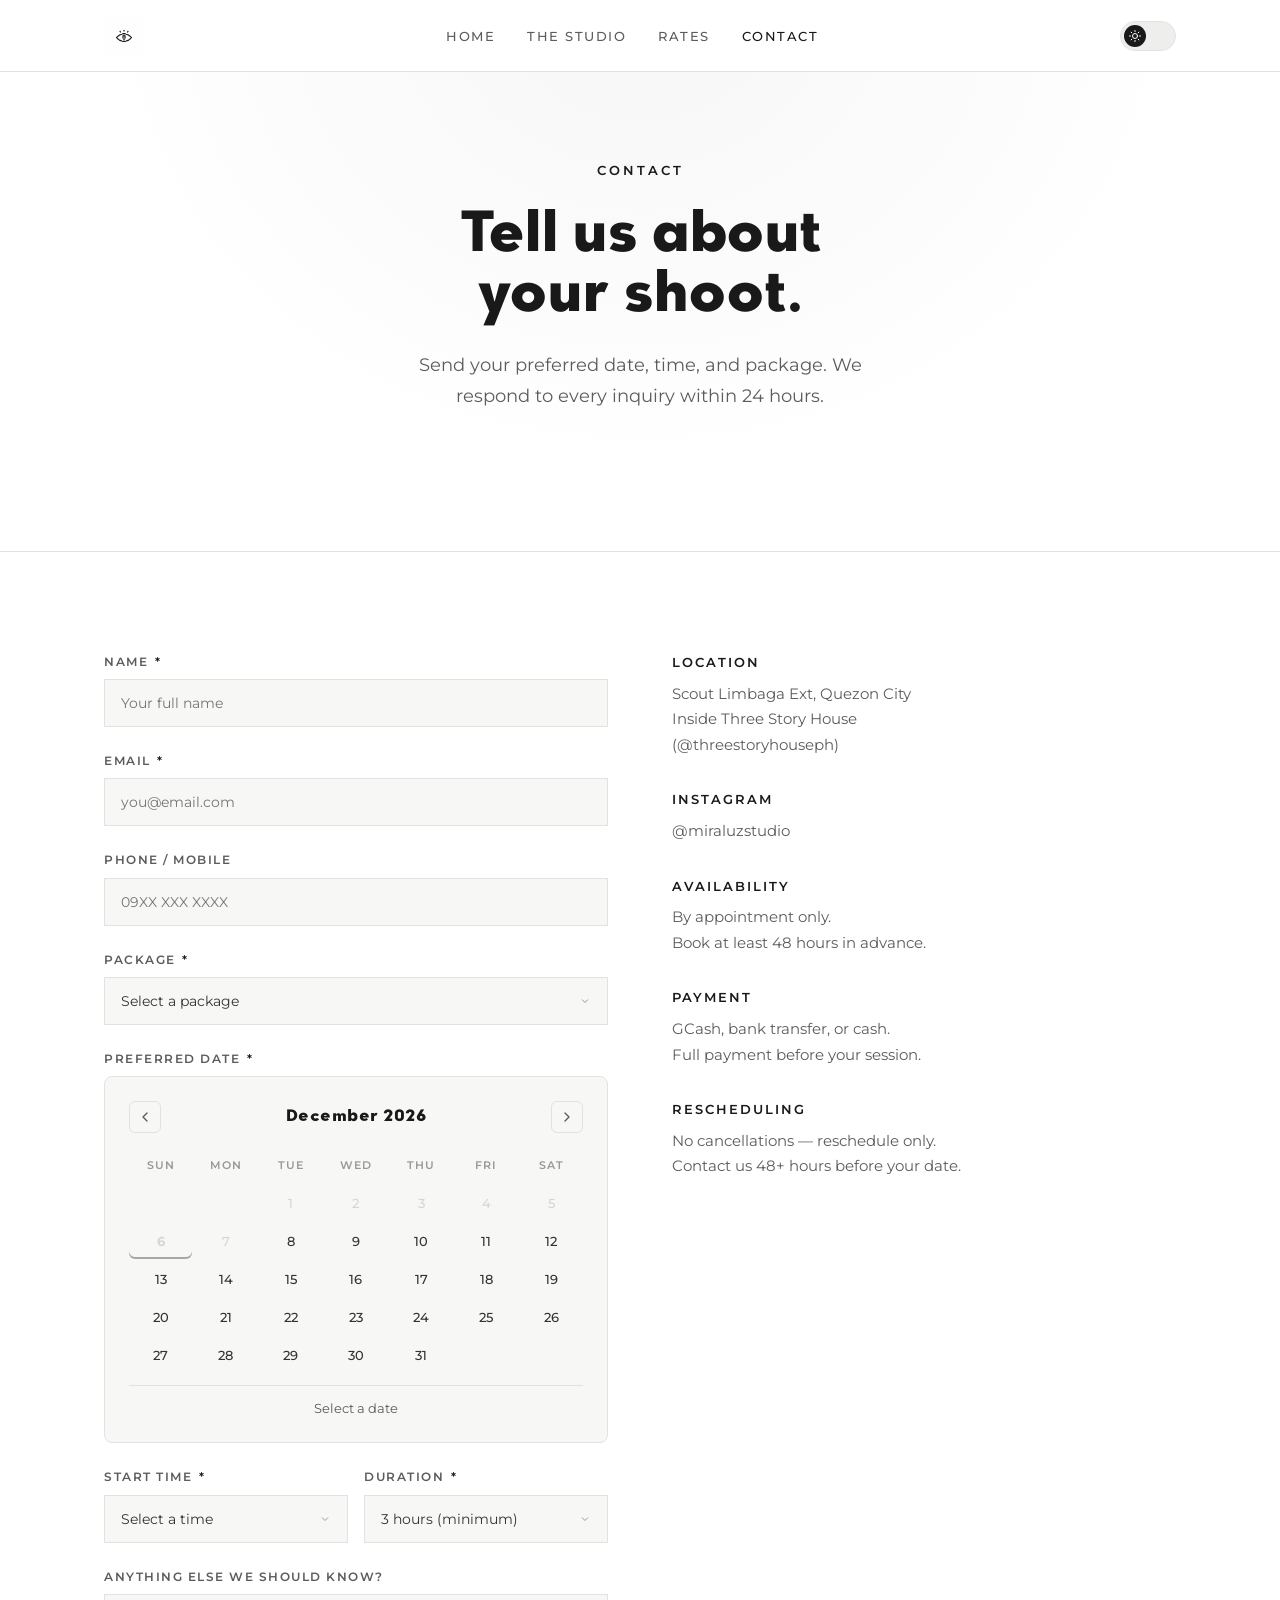
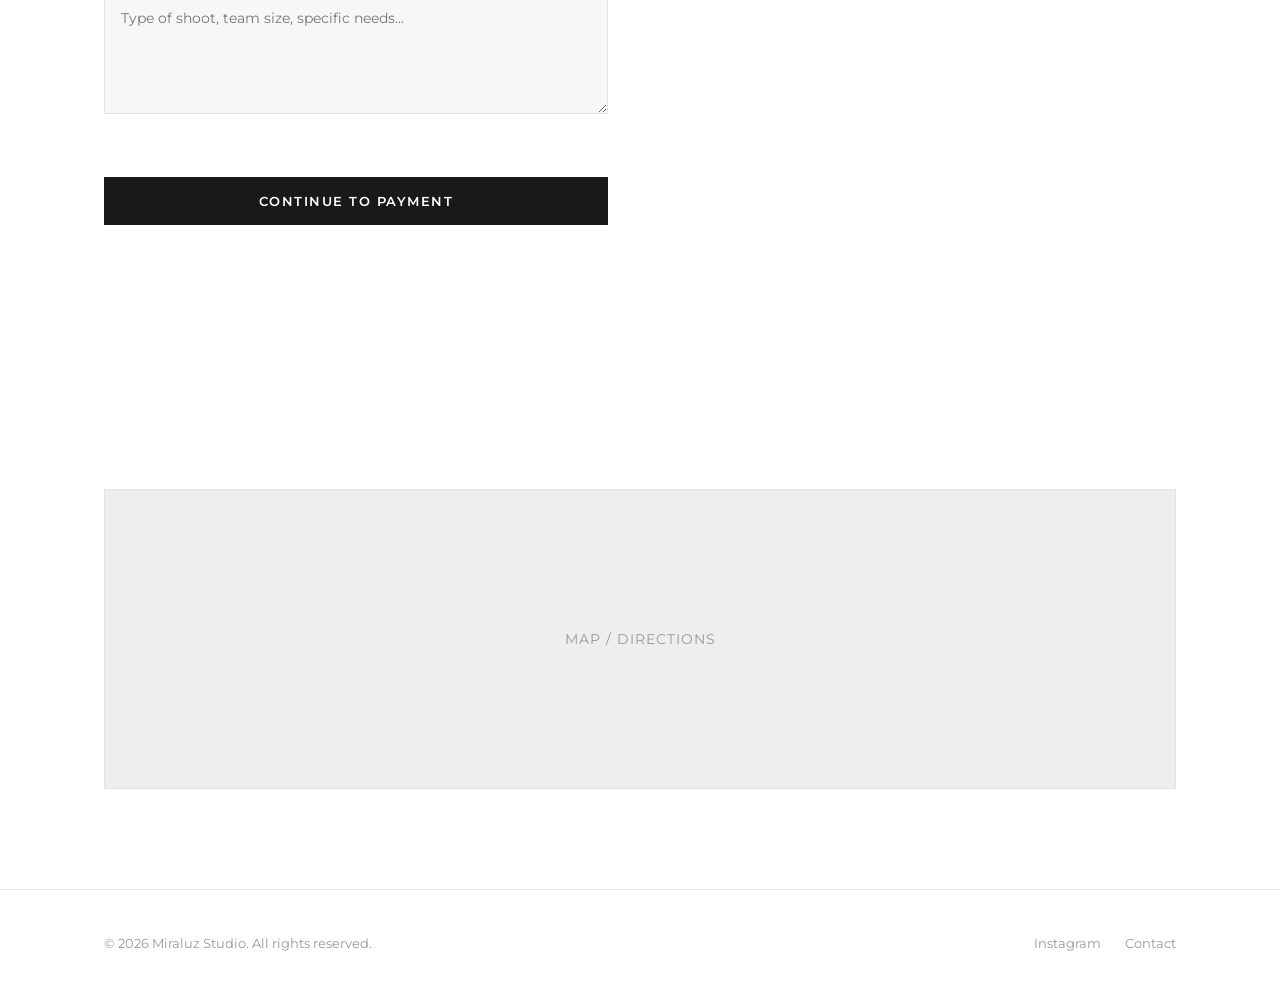
==== commit cb62a11d: "Add payment page, calendar picker, and availability system - Replace date input with visual calendar" ====
--- a/contact.html
+++ b/contact.html
@@ -129,8 +129,21 @@
             </select>
           </div>
           <div class="form-group">
-            <label for="date">Preferred Date <span class="required">*</span></label>
-            <input type="date" id="date" name="date" required>
+            <label>Preferred Date <span class="required">*</span></label>
+            <input type="hidden" id="date" name="date" required>
+            <div class="calendar-picker" id="calendar">
+              <div class="cal-header">
+                <button type="button" class="cal-nav" id="calendar-prev" aria-label="Previous month">
+                  <svg viewBox="0 0 24 24" width="16" height="16"><polyline points="15 18 9 12 15 6"/></svg>
+                </button>
+                <span class="cal-month" id="calendar-month"></span>
+                <button type="button" class="cal-nav" id="calendar-next" aria-label="Next month">
+                  <svg viewBox="0 0 24 24" width="16" height="16"><polyline points="9 6 15 12 9 18"/></svg>
+                </button>
+              </div>
+              <div class="cal-grid" id="calendar-grid"></div>
+              <div class="cal-selected" id="selected-date-display">Select a date</div>
+            </div>
           </div>
           <div class="form-row">
             <div class="form-group">
@@ -170,7 +183,7 @@
             <textarea id="message" name="message" placeholder="Type of shoot, team size, specific needs..."></textarea>
           </div>
           <div class="form-error" id="form-error" role="alert" aria-live="polite"></div>
-          <button type="submit" class="btn btn-primary" id="submit-btn" style="width:100%;">Send Inquiry</button>
+          <button type="submit" class="btn btn-primary" id="submit-btn" style="width:100%;">Continue to Payment</button>
         </form>
 
         <div class="form-success" id="form-success" hidden>
--- a/styles.css
+++ b/styles.css
@@ -1,6 +1,27 @@
 /* === MIRALUZ STUDIO — Design System === */
 
+/* --- Kessel 105 Text (Heading Font) --- */
+@font-face {
+  font-family: 'Kessel 105';
+  src: url('assets/fonts/kessel-105-heavy.otf') format('opentype');
+  font-weight: 700;
+  font-style: normal;
+  font-display: swap;
+}
+
+@font-face {
+  font-family: 'Kessel 105';
+  src: url('assets/fonts/kessel-105-light.otf') format('opentype');
+  font-weight: 300;
+  font-style: normal;
+  font-display: swap;
+}
+
 :root {
+  /* Fonts */
+  --font-heading: 'Kessel 105', 'Montserrat', system-ui, sans-serif;
+  --font-body: 'Montserrat', system-ui, -apple-system, sans-serif;
+
   /* Type Scale (1.25 ratio) */
   --text-xs: 12px;
   --text-sm: 13px;
@@ -25,7 +46,7 @@
   --space-10: 80px;
   --space-11: 100px;
 
-  /* Light Theme (default) */
+  /* Light Theme (default) — Monochrome */
   --bg: #FFFFFF;
   --bg-elevated: #F7F7F5;
   --bg-card: #EEEEEC;
@@ -33,9 +54,9 @@
   --text: #333333;
   --text-secondary: #5C5C5C;
   --text-muted: #999999;
-  --accent: #A68332;
-  --accent-hover: #8C6E28;
-  --accent-subtle: rgba(166, 131, 50, 0.08);
+  --accent: #19191A;
+  --accent-hover: #333333;
+  --accent-subtle: rgba(25, 25, 26, 0.04);
   --border: #E2E2E0;
   --border-hover: #C8C8C5;
   --nav-bg: rgba(255, 255, 255, 0.92);
@@ -43,7 +64,7 @@
   --shadow-sm: 0 1px 2px rgba(0,0,0,0.04);
   --shadow-md: 0 4px 12px rgba(0,0,0,0.06);
   --shadow-lg: 0 8px 24px rgba(0,0,0,0.08);
-  --focus-ring: 0 0 0 3px rgba(166, 131, 50, 0.35);
+  --focus-ring: 0 0 0 3px rgba(25, 25, 26, 0.25);
   color-scheme: light;
 }
 
@@ -55,16 +76,16 @@
   --text: #D4D4D0;
   --text-secondary: #9A9A96;
   --text-muted: #5C5C58;
-  --accent: #D4AD4B;
-  --accent-hover: #E0BD62;
-  --accent-subtle: rgba(212, 173, 75, 0.08);
+  --accent: #F5F5F3;
+  --accent-hover: #FFFFFF;
+  --accent-subtle: rgba(245, 245, 243, 0.04);
   --border: #2A2A2B;
   --border-hover: #3A3A3B;
   --nav-bg: rgba(17, 17, 18, 0.92);
   --shadow-sm: 0 1px 2px rgba(0,0,0,0.2);
   --shadow-md: 0 4px 12px rgba(0,0,0,0.3);
   --shadow-lg: 0 8px 24px rgba(0,0,0,0.4);
-  --focus-ring: 0 0 0 3px rgba(212, 173, 75, 0.4);
+  --focus-ring: 0 0 0 3px rgba(245, 245, 243, 0.3);
   color-scheme: dark;
 }
 
@@ -89,7 +110,7 @@
 }
 
 body {
-  font-family: 'Montserrat', system-ui, -apple-system, sans-serif;
+  font-family: var(--font-body);
   font-size: var(--text-base);
   background: var(--bg);
   color: var(--text);
@@ -122,7 +143,7 @@
   top: -100%;
   left: var(--space-4);
   background: var(--accent);
-  color: #fff;
+  color: var(--bg);
   padding: var(--space-2) var(--space-4);
   font-size: var(--text-sm);
   font-weight: 600;
@@ -276,7 +297,7 @@
 [data-theme="dark"] .theme-switch .icon-sun { display: none; }
 [data-theme="dark"] .theme-switch .icon-moon { display: block; }
 
-/* === WEB PRELOADER === */
+/* === MINIMAL PRELOADER === */
 
 .preloader {
   position: fixed;
@@ -284,57 +305,118 @@
   z-index: 9999;
   background: var(--bg);
   display: flex;
+  align-items: center;
+  justify-content: center;
+  animation: preloaderBlurIn 0.8s ease-out forwards;
+}
+
+.preloader.blurring-out {
+  animation: preloaderBlurOut 0.9s ease-in forwards;
+}
+
+.preloader.done {
+  display: none;
+  pointer-events: none;
+}
+
+/* Studio name — big, centered, Kessel 105 */
+.preloader-name {
+  display: flex;
   flex-direction: column;
   align-items: center;
-  justify-content: center;
-  transition: opacity 0.5s ease, visibility 0.5s ease;
-}
-
-.preloader.done {
+  gap: 0;
+  line-height: 0.9;
+}
+
+.preloader-name-line {
+  font-family: var(--font-heading);
+  font-weight: 700;
+  font-size: clamp(48px, 10vw, 120px);
+  color: var(--heading);
+  text-transform: uppercase;
+  letter-spacing: 0.05em;
   opacity: 0;
-  visibility: hidden;
-  pointer-events: none;
-}
-
-.preloader-logo {
-  height: 48px;
-  width: auto;
-  margin-bottom: var(--space-6);
-  animation: preloaderPulse 1.2s ease-in-out infinite;
-}
-
-[data-theme="dark"] .preloader-logo {
-  filter: invert(1);
-}
-
-.preloader-bar-track {
+  animation: nameReveal 0.6s ease-out forwards;
+}
+
+.preloader-name-line:nth-child(1) { animation-delay: 0.3s; }
+.preloader-name-line:nth-child(2) { animation-delay: 0.5s; }
+
+/* Photo reel — bottom right, fast cycling */
+.preloader-reel {
+  position: absolute;
+  bottom: 40px;
+  right: 40px;
   width: 160px;
-  height: 2px;
-  background: var(--border);
-  border-radius: 2px;
+  height: 200px;
   overflow: hidden;
-  margin-bottom: var(--space-4);
-}
-
-.preloader-bar-fill {
-  width: 0%;
+  border-radius: 4px;
+  opacity: 0;
+  animation: reelFadeIn 0.4s ease-out 0.7s forwards;
+}
+
+.preloader-reel-img {
+  position: absolute;
+  inset: 0;
+  width: 100%;
   height: 100%;
-  background: var(--accent);
-  border-radius: 2px;
-  transition: width 0.15s ease;
-}
-
-.preloader-counter {
-  font-size: var(--text-sm);
-  font-weight: 600;
-  letter-spacing: 3px;
-  color: var(--text-muted);
-  font-variant-numeric: tabular-nums;
-}
-
-@keyframes preloaderPulse {
-  0%, 100% { opacity: 0.4; }
-  50% { opacity: 1; }
+  object-fit: cover;
+  opacity: 0;
+  transition: opacity 0.08s ease;
+}
+
+.preloader-reel-img.active {
+  opacity: 1;
+}
+
+/* Animations */
+@keyframes preloaderBlurIn {
+  0% {
+    filter: blur(20px);
+    opacity: 0;
+  }
+  100% {
+    filter: blur(0px);
+    opacity: 1;
+  }
+}
+
+@keyframes preloaderBlurOut {
+  0% {
+    filter: blur(0px);
+    opacity: 1;
+  }
+  100% {
+    filter: blur(20px);
+    opacity: 0;
+  }
+}
+
+@keyframes nameReveal {
+  0% {
+    opacity: 0;
+    transform: translateY(20px);
+    filter: blur(8px);
+  }
+  100% {
+    opacity: 1;
+    transform: translateY(0);
+    filter: blur(0px);
+  }
+}
+
+@keyframes reelFadeIn {
+  0% { opacity: 0; transform: translateY(10px); }
+  100% { opacity: 1; transform: translateY(0); }
+}
+
+@media (max-width: 768px) {
+  .preloader-reel {
+    bottom: 24px;
+    right: 24px;
+    width: 110px;
+    height: 140px;
+  }
 }
 
 /* === FAQ ACCORDION === */
@@ -356,9 +438,9 @@
   padding: var(--space-5) 0;
   background: none;
   border: none;
-  font-family: inherit;
+  font-family: var(--font-heading);
   font-size: var(--text-lg);
-  font-weight: 600;
+  font-weight: 700;
   color: var(--heading);
   cursor: pointer;
   text-align: left;
@@ -443,7 +525,7 @@
 
 .btn-primary {
   background: var(--accent);
-  color: #FFFFFF;
+  color: var(--bg);
 }
 
 .btn-primary:hover {
@@ -502,6 +584,7 @@
 }
 
 .hero h1 {
+  font-family: var(--font-heading);
   font-size: clamp(var(--text-4xl), 6vw, var(--text-5xl));
   font-weight: 700;
   line-height: 1.08;
@@ -545,6 +628,7 @@
 }
 
 .section h2 {
+  font-family: var(--font-heading);
   font-size: clamp(var(--text-3xl), 4vw, var(--text-4xl));
   font-weight: 700;
   line-height: 1.12;
@@ -708,7 +792,7 @@
   left: 50%;
   transform: translate(-50%, -50%);
   background: var(--accent);
-  color: #FFFFFF;
+  color: var(--bg);
   font-size: 10px;
   font-weight: 700;
   letter-spacing: 2px;
@@ -814,6 +898,7 @@
 }
 
 .cta-banner h2 {
+  font-family: var(--font-heading);
   font-size: clamp(var(--text-2xl), 4vw, var(--text-3xl));
   font-weight: 700;
   color: var(--heading);
@@ -899,6 +984,131 @@
   padding-right: 40px;
 }
 
+/* --- Calendar Picker --- */
+
+.calendar-picker {
+  background: var(--bg-elevated);
+  border: 1px solid var(--border);
+  border-radius: 8px;
+  padding: var(--space-5);
+  user-select: none;
+}
+
+.cal-header {
+  display: flex;
+  align-items: center;
+  justify-content: space-between;
+  margin-bottom: var(--space-4);
+}
+
+.cal-month {
+  font-family: var(--font-heading);
+  font-size: var(--text-base);
+  font-weight: 700;
+  color: var(--heading);
+  letter-spacing: 0.5px;
+}
+
+.cal-nav {
+  background: none;
+  border: 1px solid var(--border);
+  border-radius: 6px;
+  width: 32px;
+  height: 32px;
+  display: flex;
+  align-items: center;
+  justify-content: center;
+  cursor: pointer;
+  color: var(--text-secondary);
+  transition: border-color 0.2s, color 0.2s;
+}
+
+.cal-nav svg {
+  stroke: currentColor;
+  fill: none;
+  stroke-width: 2;
+  stroke-linecap: round;
+  stroke-linejoin: round;
+}
+
+.cal-nav:hover {
+  border-color: var(--accent);
+  color: var(--heading);
+}
+
+.cal-grid {
+  display: grid;
+  grid-template-columns: repeat(7, 1fr);
+  gap: 2px;
+}
+
+.cal-day-name {
+  text-align: center;
+  font-size: 11px;
+  font-weight: 600;
+  letter-spacing: 1px;
+  text-transform: uppercase;
+  color: var(--text-muted);
+  padding: var(--space-2) 0;
+}
+
+.cal-day {
+  text-align: center;
+  padding: 10px 0;
+  font-size: var(--text-sm);
+  font-weight: 500;
+  color: var(--text);
+  background: none;
+  border: none;
+  border-radius: 6px;
+  cursor: pointer;
+  transition: background 0.15s, color 0.15s;
+  font-family: inherit;
+}
+
+.cal-day:hover:not(.disabled):not(.booked):not(.empty) {
+  background: var(--accent-subtle);
+  color: var(--heading);
+}
+
+.cal-day.today {
+  font-weight: 700;
+  color: var(--heading);
+  box-shadow: inset 0 -2px 0 var(--accent);
+}
+
+.cal-day.selected {
+  background: var(--accent);
+  color: var(--bg);
+  font-weight: 700;
+}
+
+.cal-day.disabled {
+  color: var(--text-muted);
+  opacity: 0.35;
+  cursor: not-allowed;
+}
+
+.cal-day.booked {
+  color: var(--text-muted);
+  text-decoration: line-through;
+  cursor: not-allowed;
+  opacity: 0.5;
+}
+
+.cal-day.empty {
+  cursor: default;
+}
+
+.cal-selected {
+  margin-top: var(--space-3);
+  padding-top: var(--space-3);
+  border-top: 1px solid var(--border);
+  font-size: var(--text-sm);
+  color: var(--text-secondary);
+  text-align: center;
+}
+
 .contact-info {
   display: flex;
   flex-direction: column;
@@ -951,6 +1161,7 @@
 }
 
 .two-col-text h2 {
+  font-family: var(--font-heading);
   font-size: clamp(var(--text-3xl), 4vw, 38px);
   font-weight: 700;
   color: var(--heading);
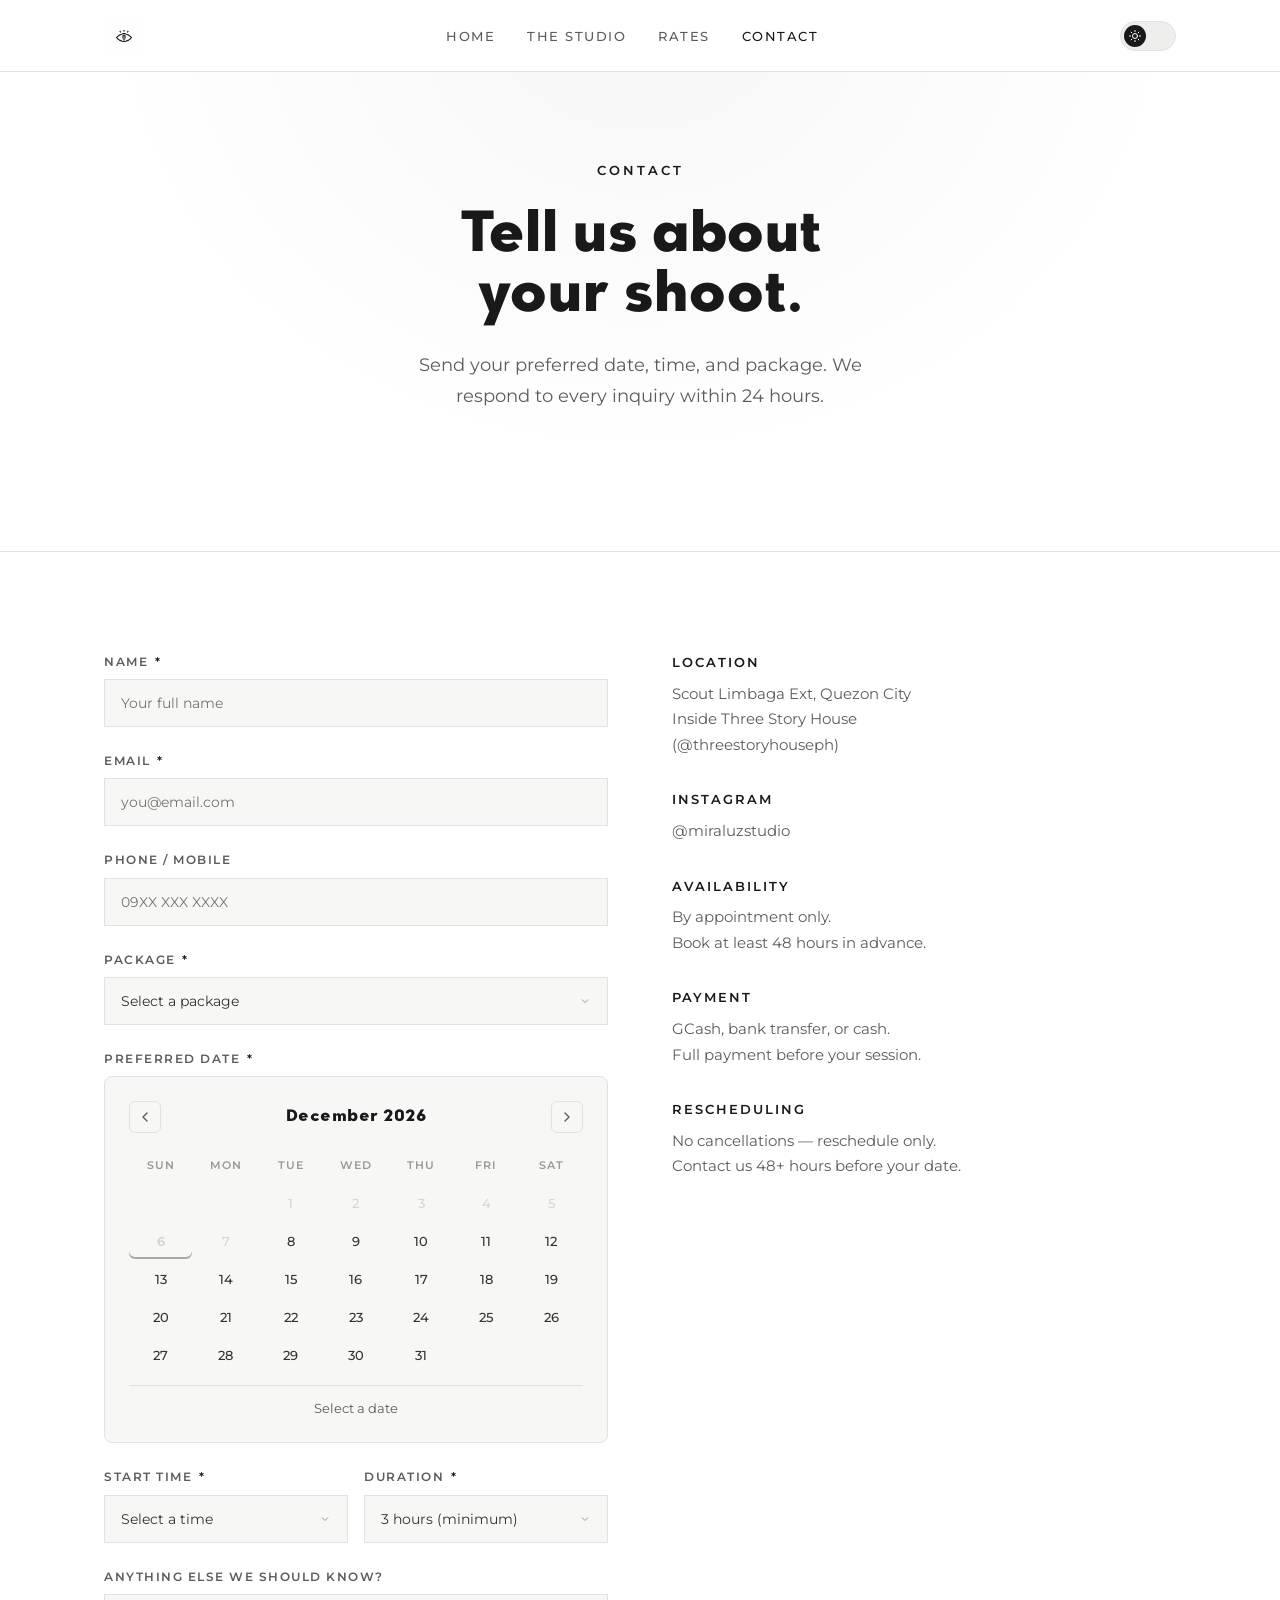
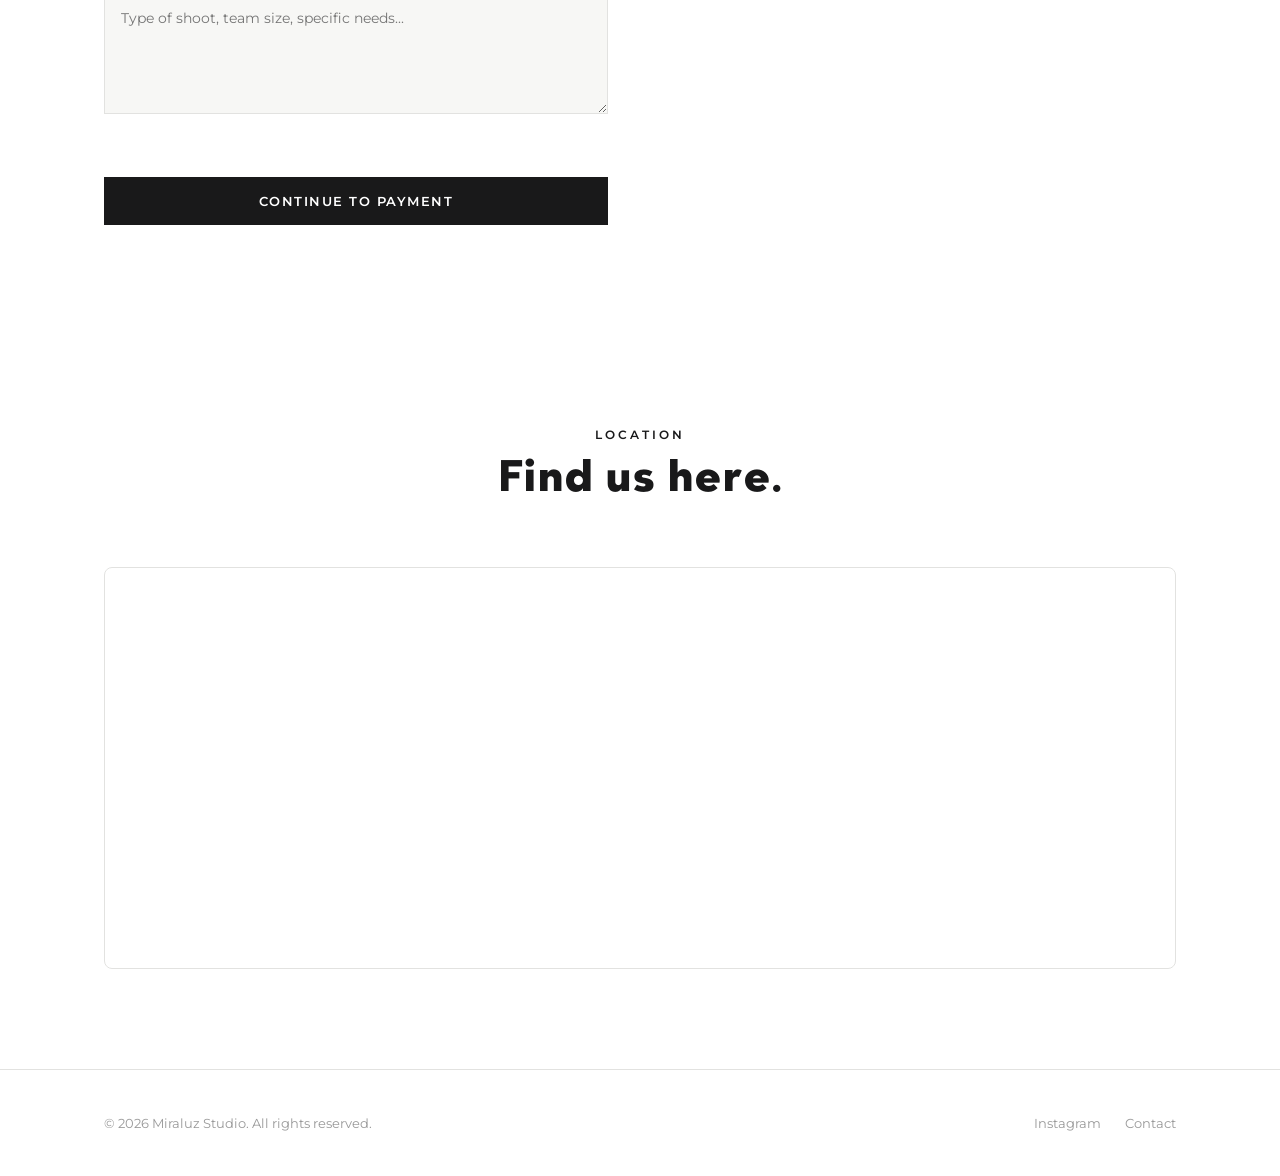
==== commit a6fadd88: "Replace map placeholder with Google Maps embed Embed actual Google Maps iframe for 77 Scout Limbaga " ====
--- a/contact.html
+++ b/contact.html
@@ -224,7 +224,13 @@
   <!-- MAP -->
   <section class="section">
     <div class="container">
-      <div class="map-placeholder" data-reveal="scale">Map / Directions</div>
+      <div class="section-centered" data-reveal>
+        <div class="section-sub">Location</div>
+        <h2>Find us here.</h2>
+      </div>
+      <div class="map-embed" data-reveal="scale">
+        <iframe src="https://www.google.com/maps/embed?pb=!1m18!1m12!1m3!1d1930.2!2d121.0415489!3d14.6319835!2m3!1f0!2f0!3f0!3m2!1i1024!2i768!4f13.1!3m3!1m2!1s0x3397b7b1c9423003%3A0x5278dd40925f7165!2s77%20Scout%20Limbaga%20Ext%2C%20Diliman%2C%20Quezon%20City%2C%20Metro%20Manila!5e0!3m2!1sen!2sph!4v1716800000000!5m2!1sen!2sph" width="100%" height="400" style="border:0;" allowfullscreen="" loading="lazy" referrerpolicy="no-referrer-when-downgrade" title="Miraluz Studio location — Three Story House, 77 Sct. Limbaga Ext., Quezon City"></iframe>
+      </div>
     </div>
   </section>
 
--- a/styles.css
+++ b/styles.css
@@ -1179,19 +1179,22 @@
 
 /* === MAP === */
 
-.map-placeholder {
+.map-embed {
   width: 100%;
-  height: 300px;
-  background: var(--bg-card);
+  border-radius: 8px;
+  overflow: hidden;
   border: 1px solid var(--border);
-  display: flex;
-  align-items: center;
-  justify-content: center;
-  color: var(--text-muted);
-  font-size: 14px;
-  letter-spacing: 1px;
-  text-transform: uppercase;
-  margin-top: var(--space-9);
+  margin-top: var(--space-6);
+}
+
+.map-embed iframe {
+  display: block;
+  width: 100%;
+  height: 400px;
+}
+
+[data-theme="dark"] .map-embed iframe {
+  filter: invert(0.9) hue-rotate(180deg);
 }
 
 /* === FOOTER === */
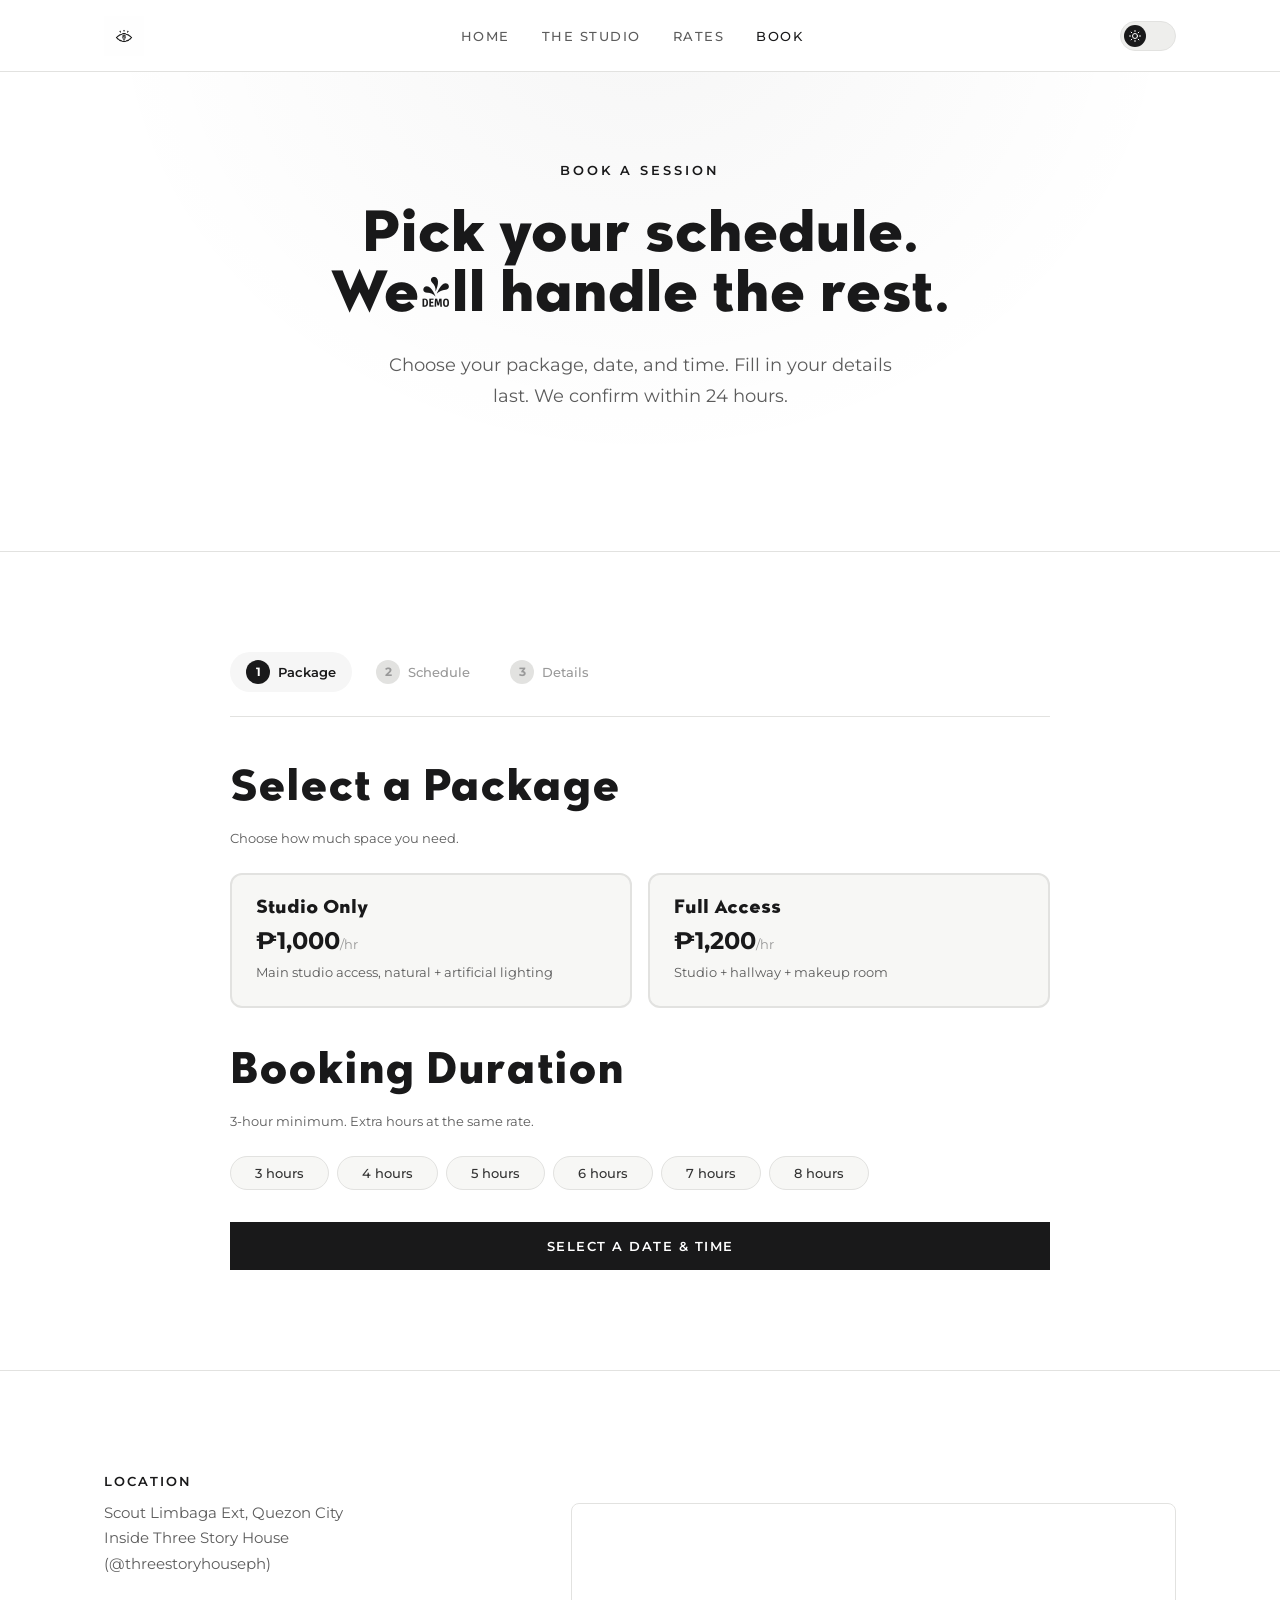
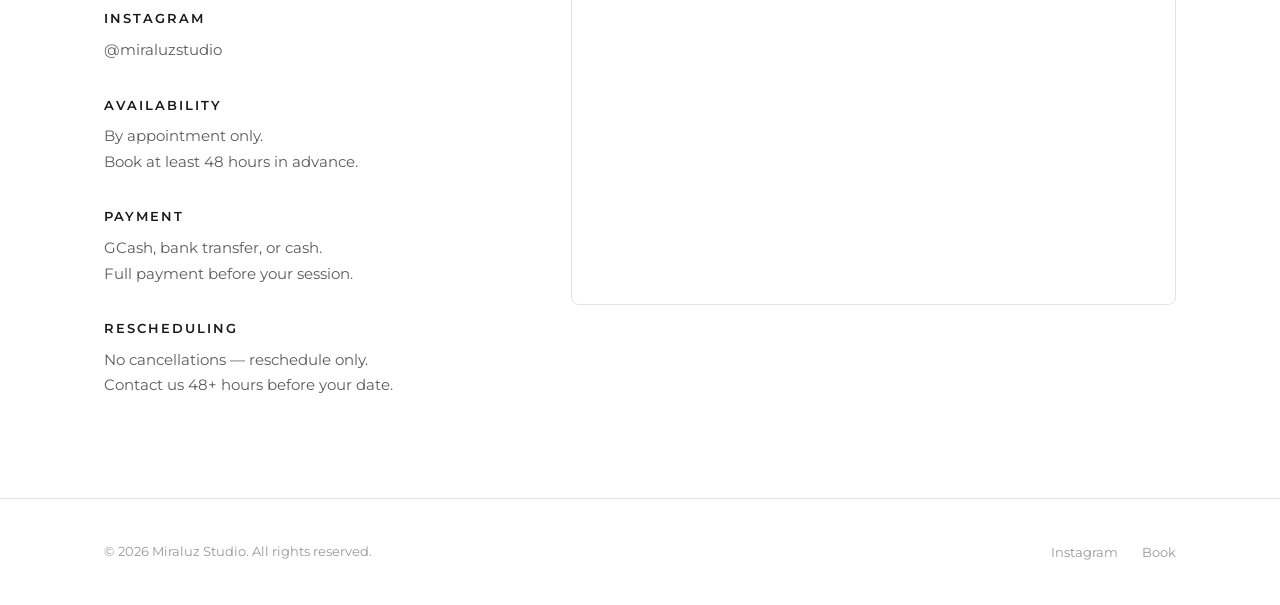
==== commit d93da3a0: "Redesign booking as multi-step wizard (Guijo-inspired) Step 1: Pick package (card selection) + durat" ====
--- a/contact.html
+++ b/contact.html
@@ -3,65 +3,13 @@
 <head>
   <meta charset="UTF-8">
   <meta name="viewport" content="width=device-width, initial-scale=1.0">
-  <title>Contact — Miraluz Studio</title>
-  <meta name="description" content="Book your studio session or ask us anything. Send your preferred date, time, and package — we'll confirm within 24 hours.">
+  <title>Book — Miraluz Studio</title>
+  <meta name="description" content="Book your studio session. Pick your package, date, and time — we'll confirm within 24 hours.">
   <link rel="preconnect" href="https://fonts.googleapis.com">
   <link rel="preconnect" href="https://fonts.gstatic.com" crossorigin>
   <link href="https://fonts.googleapis.com/css2?family=Montserrat:wght@300;400;500;600;700&display=swap" rel="stylesheet">
   <link rel="stylesheet" href="styles.css">
   <script src="theme.js"></script>
-  <style>
-    .form-error {
-      font-size: 13px;
-      color: #c0392b;
-      margin-bottom: 12px;
-      min-height: 20px;
-    }
-    .form-success {
-      text-align: center;
-      padding: 48px 24px;
-      border: 1px solid var(--border);
-      background: var(--bg-elevated);
-    }
-    .success-icon {
-      width: 56px;
-      height: 56px;
-      border-radius: 50%;
-      background: var(--accent-subtle);
-      color: var(--accent);
-      display: flex;
-      align-items: center;
-      justify-content: center;
-      margin: 0 auto 20px;
-    }
-    .success-icon svg {
-      width: 28px;
-      height: 28px;
-    }
-    .form-success h3 {
-      font-size: 20px;
-      font-weight: 600;
-      color: var(--heading);
-      margin-bottom: 8px;
-    }
-    .form-success p {
-      font-size: 14px;
-      color: var(--text-secondary);
-    }
-    #submit-btn:disabled {
-      opacity: 0.6;
-      cursor: not-allowed;
-      transform: none;
-    }
-    .form-row {
-      display: grid;
-      grid-template-columns: 1fr 1fr;
-      gap: 16px;
-    }
-    @media (max-width: 768px) {
-      .form-row { grid-template-columns: 1fr; gap: 0; }
-    }
-  </style>
 </head>
 <body>
 
@@ -77,7 +25,7 @@
         <li><a href="index.html">Home</a></li>
         <li><a href="studio.html">The Studio</a></li>
         <li><a href="rates.html">Rates</a></li>
-        <li><a href="contact.html" class="active">Contact</a></li>
+        <li><a href="contact.html" class="active">Book</a></li>
       </ul>
       <div class="nav-right">
         <button class="theme-switch" onclick="toggleTheme()" aria-label="Toggle dark mode">
@@ -96,106 +44,181 @@
   <!-- HERO -->
   <section class="hero" data-parallax>
     <div class="container">
-      <div class="hero-sub" data-reveal="fade">Contact</div>
-      <h1 data-reveal>Tell us about<br>your shoot.</h1>
-      <p data-reveal>Send your preferred date, time, and package. We respond to every inquiry within 24 hours.</p>
+      <div class="hero-sub" data-reveal="fade">Book a Session</div>
+      <h1 data-reveal>Pick your schedule.<br>We'll handle the rest.</h1>
+      <p data-reveal>Choose your package, date, and time. Fill in your details last. We confirm within 24 hours.</p>
     </div>
   </section>
 
-  <!-- CONTACT FORM + INFO -->
+  <!-- BOOKING WIZARD -->
   <section class="section section-divider">
     <div class="container">
-      <div class="contact-grid">
-        <!-- Form -->
-        <form id="inquiry-form" data-reveal="slide-left" data-script-url="https://script.google.com/macros/s/AKfycbz_YKDn3nuPhHYh5pYsXFBhAeFOyfgEevlA0rHn0VO_3--JLGefnrcUXv9yLl5xShUs/exec" novalidate>
-          <div class="form-group">
-            <label for="name">Name <span class="required">*</span></label>
-            <input type="text" id="name" name="name" placeholder="Your full name" required>
-          </div>
-          <div class="form-group">
-            <label for="email">Email <span class="required">*</span></label>
-            <input type="email" id="email" name="email" placeholder="you@email.com" required>
-          </div>
-          <div class="form-group">
-            <label for="phone">Phone / Mobile</label>
-            <input type="tel" id="phone" name="phone" placeholder="09XX XXX XXXX">
-          </div>
-          <div class="form-group">
-            <label for="package">Package <span class="required">*</span></label>
-            <select id="package" name="package" required>
-              <option value="">Select a package</option>
-              <option value="Studio Only — ₱1,000/hr (launch rate)">Studio Only — ₱1,000/hr (launch rate)</option>
-              <option value="Full Access — ₱1,200/hr (launch rate)">Full Access — ₱1,200/hr (launch rate)</option>
-            </select>
-          </div>
-          <div class="form-group">
-            <label>Preferred Date <span class="required">*</span></label>
-            <input type="hidden" id="date" name="date" required>
-            <div class="calendar-picker" id="calendar">
-              <div class="cal-header">
-                <button type="button" class="cal-nav" id="calendar-prev" aria-label="Previous month">
-                  <svg viewBox="0 0 24 24" width="16" height="16"><polyline points="15 18 9 12 15 6"/></svg>
-                </button>
-                <span class="cal-month" id="calendar-month"></span>
-                <button type="button" class="cal-nav" id="calendar-next" aria-label="Next month">
-                  <svg viewBox="0 0 24 24" width="16" height="16"><polyline points="9 6 15 12 9 18"/></svg>
-                </button>
-              </div>
-              <div class="cal-grid" id="calendar-grid"></div>
-              <div class="cal-selected" id="selected-date-display">Select a date</div>
-            </div>
-          </div>
-          <div class="form-row">
-            <div class="form-group">
-              <label for="start-time">Start Time <span class="required">*</span></label>
-              <select id="start-time" name="start-time" required>
-                <option value="">Select a time</option>
-                <option value="7:00 AM">7:00 AM</option>
-                <option value="8:00 AM">8:00 AM</option>
-                <option value="9:00 AM">9:00 AM</option>
-                <option value="10:00 AM">10:00 AM</option>
-                <option value="11:00 AM">11:00 AM</option>
-                <option value="12:00 PM">12:00 PM</option>
-                <option value="1:00 PM">1:00 PM</option>
-                <option value="2:00 PM">2:00 PM</option>
-                <option value="3:00 PM">3:00 PM</option>
-                <option value="4:00 PM">4:00 PM</option>
-                <option value="5:00 PM">5:00 PM</option>
-                <option value="6:00 PM">6:00 PM</option>
-                <option value="7:00 PM">7:00 PM</option>
-                <option value="8:00 PM">8:00 PM</option>
-                <option value="9:00 PM">9:00 PM</option>
-              </select>
-            </div>
-            <div class="form-group">
-              <label for="hours">Duration <span class="required">*</span></label>
-              <select id="hours" name="hours" required>
-                <option value="3">3 hours (minimum)</option>
-                <option value="4">4 hours</option>
-                <option value="5">5 hours</option>
-                <option value="6">6 hours</option>
-                <option value="8">8 hours (full day)</option>
-              </select>
-            </div>
-          </div>
-          <div class="form-group">
-            <label for="message">Anything else we should know?</label>
-            <textarea id="message" name="message" placeholder="Type of shoot, team size, specific needs..."></textarea>
-          </div>
-          <div class="form-error" id="form-error" role="alert" aria-live="polite"></div>
-          <button type="submit" class="btn btn-primary" id="submit-btn" style="width:100%;">Continue to Payment</button>
-        </form>
-
-        <div class="form-success" id="form-success" hidden>
-          <div class="success-icon">
-            <svg viewBox="0 0 24 24" fill="none" stroke="currentColor" stroke-width="2" stroke-linecap="round" stroke-linejoin="round"><polyline points="20 6 9 17 4 12"/></svg>
-          </div>
-          <h3>Inquiry sent.</h3>
-          <p>We'll get back to you within 24 hours to confirm your booking.</p>
-        </div>
-
-        <!-- Info Sidebar -->
-        <div class="contact-info" data-reveal="slide-right">
+      <div class="booking-wizard" id="booking-wizard" data-script-url="https://script.google.com/macros/s/AKfycbz_YKDn3nuPhHYh5pYsXFBhAeFOyfgEevlA0rHn0VO_3--JLGefnrcUXv9yLl5xShUs/exec">
+
+        <!-- Progress Steps -->
+        <div class="wizard-progress">
+          <div class="wizard-step active" data-step="1"><span class="wizard-step-num">1</span> Package</div>
+          <div class="wizard-step" data-step="2"><span class="wizard-step-num">2</span> Schedule</div>
+          <div class="wizard-step" data-step="3"><span class="wizard-step-num">3</span> Details</div>
+        </div>
+
+        <!-- STEP 1: Package + Duration -->
+        <div class="wizard-panel active" id="step-1">
+          <div class="wizard-panel-inner">
+            <h2 class="wizard-title">Select a Package</h2>
+            <p class="wizard-desc">Choose how much space you need.</p>
+
+            <div class="package-cards">
+              <button type="button" class="package-card" data-package="Studio Only — ₱1,000/hr (launch rate)">
+                <h3>Studio Only</h3>
+                <p class="package-price">₱1,000<span>/hr</span></p>
+                <p class="package-note">Main studio access, natural + artificial lighting</p>
+              </button>
+              <button type="button" class="package-card" data-package="Full Access — ₱1,200/hr (launch rate)">
+                <h3>Full Access</h3>
+                <p class="package-price">₱1,200<span>/hr</span></p>
+                <p class="package-note">Studio + hallway + makeup room</p>
+              </button>
+            </div>
+
+            <h2 class="wizard-title" style="margin-top: var(--space-7);">Booking Duration</h2>
+            <p class="wizard-desc">3-hour minimum. Extra hours at the same rate.</p>
+
+            <div class="duration-pills" id="duration-pills">
+              <button type="button" class="duration-pill" data-hours="3">3 hours</button>
+              <button type="button" class="duration-pill" data-hours="4">4 hours</button>
+              <button type="button" class="duration-pill" data-hours="5">5 hours</button>
+              <button type="button" class="duration-pill" data-hours="6">6 hours</button>
+              <button type="button" class="duration-pill" data-hours="7">7 hours</button>
+              <button type="button" class="duration-pill" data-hours="8">8 hours</button>
+            </div>
+
+            <button type="button" class="btn btn-primary wizard-next" id="next-1" style="width:100%; margin-top: var(--space-6);" disabled>Select a Date &amp; Time</button>
+          </div>
+        </div>
+
+        <!-- STEP 2: Date & Time -->
+        <div class="wizard-panel" id="step-2">
+          <div class="wizard-panel-inner">
+
+            <!-- Booking sidebar summary -->
+            <div class="wizard-sidebar">
+              <div class="sidebar-summary">
+                <h3 id="sidebar-package">—</h3>
+                <div class="sidebar-detail">
+                  <svg viewBox="0 0 24 24"><circle cx="12" cy="12" r="10"/><polyline points="12 6 12 12 16 14"/></svg>
+                  <span id="sidebar-duration">—</span>
+                </div>
+                <div class="sidebar-detail">
+                  <svg viewBox="0 0 24 24"><path d="M21 10c0 7-9 13-9 13s-9-6-9-13a9 9 0 0 1 18 0z"/><circle cx="12" cy="10" r="3"/></svg>
+                  <span>Sct. Limbaga Ext., QC</span>
+                </div>
+              </div>
+            </div>
+
+            <!-- Calendar + Time Picker -->
+            <div class="schedule-layout">
+              <div class="schedule-calendar">
+                <h2 class="wizard-title">Select a Date & Time</h2>
+                <div class="calendar-picker" id="calendar">
+                  <div class="cal-header">
+                    <button type="button" class="cal-nav" id="calendar-prev" aria-label="Previous month">
+                      <svg viewBox="0 0 24 24" width="16" height="16"><polyline points="15 18 9 12 15 6"/></svg>
+                    </button>
+                    <span class="cal-month" id="calendar-month"></span>
+                    <button type="button" class="cal-nav" id="calendar-next" aria-label="Next month">
+                      <svg viewBox="0 0 24 24" width="16" height="16"><polyline points="9 6 15 12 9 18"/></svg>
+                    </button>
+                  </div>
+                  <div class="cal-grid" id="calendar-grid"></div>
+                </div>
+                <div class="cal-timezone">
+                  <svg viewBox="0 0 24 24" width="14" height="14"><circle cx="12" cy="12" r="10"/><line x1="2" y1="12" x2="22" y2="12"/><path d="M12 2a15.3 15.3 0 0 1 4 10 15.3 15.3 0 0 1-4 10 15.3 15.3 0 0 1-4-10 15.3 15.3 0 0 1 4-10z"/></svg>
+                  Asia/Manila
+                </div>
+              </div>
+
+              <!-- Time slots — appear after date is picked -->
+              <div class="schedule-times" id="time-panel" hidden>
+                <h3 class="time-panel-date" id="time-panel-date"></h3>
+                <div class="time-slots" id="time-slots"></div>
+              </div>
+            </div>
+
+            <div class="wizard-nav-row">
+              <button type="button" class="btn btn-outline wizard-back" id="back-2">Back</button>
+              <button type="button" class="btn btn-primary wizard-next" id="next-2" disabled>Enter Your Details</button>
+            </div>
+          </div>
+        </div>
+
+        <!-- STEP 3: Contact Details -->
+        <div class="wizard-panel" id="step-3">
+          <div class="wizard-panel-inner">
+
+            <!-- Booking summary -->
+            <div class="wizard-sidebar">
+              <div class="sidebar-summary">
+                <h3 id="sidebar-package-2">—</h3>
+                <div class="sidebar-detail">
+                  <svg viewBox="0 0 24 24"><circle cx="12" cy="12" r="10"/><polyline points="12 6 12 12 16 14"/></svg>
+                  <span id="sidebar-duration-2">—</span>
+                </div>
+                <div class="sidebar-detail">
+                  <svg viewBox="0 0 24 24"><rect x="3" y="4" width="18" height="18" rx="2"/><line x1="16" y1="2" x2="16" y2="6"/><line x1="8" y1="2" x2="8" y2="6"/><line x1="3" y1="10" x2="21" y2="10"/></svg>
+                  <span id="sidebar-datetime">—</span>
+                </div>
+                <div class="sidebar-detail">
+                  <svg viewBox="0 0 24 24"><path d="M21 10c0 7-9 13-9 13s-9-6-9-13a9 9 0 0 1 18 0z"/><circle cx="12" cy="10" r="3"/></svg>
+                  <span>Sct. Limbaga Ext., QC</span>
+                </div>
+              </div>
+            </div>
+
+            <h2 class="wizard-title">Enter Your Details</h2>
+            <p class="wizard-desc">Almost done — just need your contact info.</p>
+
+            <form id="inquiry-form" novalidate>
+              <input type="hidden" id="date" name="date">
+              <input type="hidden" id="start-time" name="start-time">
+              <input type="hidden" id="package" name="package">
+              <input type="hidden" id="hours" name="hours">
+
+              <div class="form-group">
+                <label for="name">Name <span class="required">*</span></label>
+                <input type="text" id="name" name="name" placeholder="Your full name" required>
+              </div>
+              <div class="form-group">
+                <label for="email">Email <span class="required">*</span></label>
+                <input type="email" id="email" name="email" placeholder="you@email.com" required>
+              </div>
+              <div class="form-group">
+                <label for="phone">Phone / Mobile</label>
+                <input type="tel" id="phone" name="phone" placeholder="09XX XXX XXXX">
+              </div>
+              <div class="form-group">
+                <label for="message">Anything else we should know?</label>
+                <textarea id="message" name="message" placeholder="Type of shoot, team size, specific needs..."></textarea>
+              </div>
+              <div class="form-error" id="form-error" role="alert" aria-live="polite"></div>
+
+              <div class="wizard-nav-row">
+                <button type="button" class="btn btn-outline wizard-back" id="back-3">Back</button>
+                <button type="submit" class="btn btn-primary" id="submit-btn">Continue to Payment</button>
+              </div>
+            </form>
+          </div>
+        </div>
+
+      </div>
+    </div>
+  </section>
+
+  <!-- INFO + MAP -->
+  <section class="section section-divider">
+    <div class="container">
+      <div class="contact-bottom-grid">
+        <div class="contact-info" data-reveal="slide-left">
           <div class="contact-info-item">
             <h3>Location</h3>
             <p>Scout Limbaga Ext, Quezon City<br>Inside Three Story House<br>(@threestoryhouseph)</p>
@@ -217,19 +240,9 @@
             <p>No cancellations — reschedule only.<br>Contact us 48+ hours before your date.</p>
           </div>
         </div>
-      </div>
-    </div>
-  </section>
-
-  <!-- MAP -->
-  <section class="section">
-    <div class="container">
-      <div class="section-centered" data-reveal>
-        <div class="section-sub">Location</div>
-        <h2>Find us here.</h2>
-      </div>
-      <div class="map-embed" data-reveal="scale">
-        <iframe src="https://www.google.com/maps/embed?pb=!1m18!1m12!1m3!1d1930.2!2d121.0415489!3d14.6319835!2m3!1f0!2f0!3f0!3m2!1i1024!2i768!4f13.1!3m3!1m2!1s0x3397b7b1c9423003%3A0x5278dd40925f7165!2s77%20Scout%20Limbaga%20Ext%2C%20Diliman%2C%20Quezon%20City%2C%20Metro%20Manila!5e0!3m2!1sen!2sph!4v1716800000000!5m2!1sen!2sph" width="100%" height="400" style="border:0;" allowfullscreen="" loading="lazy" referrerpolicy="no-referrer-when-downgrade" title="Miraluz Studio location — Three Story House, 77 Sct. Limbaga Ext., Quezon City"></iframe>
+        <div class="map-embed" data-reveal="slide-right">
+          <iframe src="https://www.google.com/maps/embed?pb=!1m18!1m12!1m3!1d1930.2!2d121.0415489!3d14.6319835!2m3!1f0!2f0!3f0!3m2!1i1024!2i768!4f13.1!3m3!1m2!1s0x3397b7b1c9423003%3A0x5278dd40925f7165!2s77%20Scout%20Limbaga%20Ext%2C%20Diliman%2C%20Quezon%20City%2C%20Metro%20Manila!5e0!3m2!1sen!2sph!4v1716800000000!5m2!1sen!2sph" width="100%" height="400" style="border:0;" allowfullscreen="" loading="lazy" referrerpolicy="no-referrer-when-downgrade" title="Miraluz Studio location"></iframe>
+        </div>
       </div>
     </div>
   </section>
@@ -242,7 +255,7 @@
       <p class="footer-text">&copy; 2026 Miraluz Studio. All rights reserved.</p>
       <ul class="footer-links">
         <li><a href="https://instagram.com/miraluzstudio" target="_blank" rel="noopener">Instagram</a></li>
-        <li><a href="contact.html">Contact</a></li>
+        <li><a href="contact.html">Book</a></li>
       </ul>
     </div>
   </footer>
--- a/styles.css
+++ b/styles.css
@@ -921,6 +921,335 @@
   flex-wrap: wrap;
 }
 
+/* === BOOKING WIZARD === */
+
+.booking-wizard {
+  max-width: 820px;
+  margin: 0 auto;
+}
+
+/* Progress bar */
+.wizard-progress {
+  display: flex;
+  gap: var(--space-2);
+  margin-bottom: var(--space-8);
+  border-bottom: 1px solid var(--border);
+  padding-bottom: var(--space-5);
+}
+
+.wizard-step {
+  display: flex;
+  align-items: center;
+  gap: var(--space-2);
+  font-size: var(--text-sm);
+  font-weight: 500;
+  color: var(--text-muted);
+  padding: var(--space-2) var(--space-4);
+  border-radius: 999px;
+  transition: color 0.2s, background 0.2s;
+}
+
+.wizard-step.active {
+  color: var(--heading);
+  background: var(--accent-subtle);
+  font-weight: 600;
+}
+
+.wizard-step.completed {
+  color: var(--text-secondary);
+}
+
+.wizard-step-num {
+  width: 24px;
+  height: 24px;
+  border-radius: 50%;
+  display: flex;
+  align-items: center;
+  justify-content: center;
+  font-size: 12px;
+  font-weight: 700;
+  background: var(--border);
+  color: var(--text-muted);
+  flex-shrink: 0;
+}
+
+.wizard-step.active .wizard-step-num {
+  background: var(--accent);
+  color: var(--bg);
+}
+
+.wizard-step.completed .wizard-step-num {
+  background: var(--accent);
+  color: var(--bg);
+}
+
+/* Panels */
+.wizard-panel {
+  display: none;
+}
+
+.wizard-panel.active {
+  display: block;
+}
+
+.wizard-title {
+  font-family: var(--font-heading);
+  font-size: var(--text-2xl);
+  font-weight: 700;
+  color: var(--heading);
+  margin-bottom: var(--space-2);
+  line-height: 1.2;
+}
+
+.wizard-desc {
+  font-size: var(--text-sm);
+  color: var(--text-secondary);
+  margin-bottom: var(--space-5);
+}
+
+/* Package cards */
+.package-cards {
+  display: grid;
+  grid-template-columns: 1fr 1fr;
+  gap: var(--space-4);
+  margin-bottom: var(--space-4);
+}
+
+.package-card {
+  padding: var(--space-5);
+  background: var(--bg-elevated);
+  border: 2px solid var(--border);
+  border-radius: 12px;
+  cursor: pointer;
+  text-align: left;
+  transition: border-color 0.2s, box-shadow 0.2s;
+  font-family: inherit;
+}
+
+.package-card:hover {
+  border-color: var(--accent);
+}
+
+.package-card.selected {
+  border-color: var(--accent);
+  box-shadow: 0 0 0 1px var(--accent);
+}
+
+.package-card h3 {
+  font-family: var(--font-heading);
+  font-size: var(--text-lg);
+  font-weight: 700;
+  color: var(--heading);
+  margin-bottom: var(--space-2);
+}
+
+.package-card .package-price {
+  font-size: var(--text-2xl);
+  font-weight: 700;
+  color: var(--heading);
+  margin-bottom: var(--space-2);
+}
+
+.package-card .package-price span {
+  font-size: var(--text-sm);
+  font-weight: 400;
+  color: var(--text-muted);
+}
+
+.package-card .package-note {
+  font-size: var(--text-sm);
+  color: var(--text-secondary);
+  line-height: 1.5;
+}
+
+/* Duration pills */
+.duration-pills {
+  display: flex;
+  flex-wrap: wrap;
+  gap: var(--space-2);
+}
+
+.duration-pill {
+  padding: var(--space-2) var(--space-5);
+  border: 1px solid var(--border);
+  border-radius: 999px;
+  background: var(--bg-elevated);
+  color: var(--text);
+  font-size: var(--text-sm);
+  font-weight: 500;
+  font-family: inherit;
+  cursor: pointer;
+  transition: border-color 0.15s, background 0.15s, color 0.15s;
+}
+
+.duration-pill:hover {
+  border-color: var(--accent);
+}
+
+.duration-pill.selected {
+  background: var(--accent);
+  color: var(--bg);
+  border-color: var(--accent);
+}
+
+/* Schedule layout (Step 2) */
+.schedule-layout {
+  display: grid;
+  grid-template-columns: 1fr auto;
+  gap: var(--space-7);
+  align-items: start;
+}
+
+.schedule-times {
+  min-width: 180px;
+}
+
+.time-panel-date {
+  font-family: var(--font-heading);
+  font-size: var(--text-base);
+  font-weight: 700;
+  color: var(--heading);
+  margin-bottom: var(--space-4);
+  text-align: center;
+}
+
+.time-slots {
+  display: flex;
+  flex-direction: column;
+  gap: var(--space-2);
+  max-height: 400px;
+  overflow-y: auto;
+  padding-right: var(--space-2);
+}
+
+.time-slot {
+  padding: var(--space-3) var(--space-5);
+  border: 1px solid var(--border);
+  border-radius: 8px;
+  background: var(--bg);
+  color: var(--text);
+  font-size: var(--text-sm);
+  font-weight: 500;
+  font-family: inherit;
+  cursor: pointer;
+  transition: border-color 0.15s, background 0.15s, color 0.15s;
+  text-align: center;
+}
+
+.time-slot:hover:not(.booked) {
+  border-color: var(--accent);
+}
+
+.time-slot.selected {
+  background: var(--accent);
+  color: var(--bg);
+  border-color: var(--accent);
+  font-weight: 600;
+}
+
+.time-slot.booked {
+  opacity: 0.35;
+  text-decoration: line-through;
+  cursor: not-allowed;
+}
+
+.cal-timezone {
+  display: flex;
+  align-items: center;
+  gap: var(--space-2);
+  font-size: var(--text-xs);
+  color: var(--text-muted);
+  margin-top: var(--space-4);
+}
+
+.cal-timezone svg {
+  stroke: currentColor;
+  fill: none;
+  stroke-width: 2;
+  stroke-linecap: round;
+  stroke-linejoin: round;
+}
+
+/* Sidebar summary */
+.wizard-sidebar {
+  margin-bottom: var(--space-6);
+}
+
+.sidebar-summary {
+  padding: var(--space-5);
+  background: var(--bg-elevated);
+  border: 1px solid var(--border);
+  border-radius: 8px;
+}
+
+.sidebar-summary h3 {
+  font-family: var(--font-heading);
+  font-size: var(--text-lg);
+  font-weight: 700;
+  color: var(--heading);
+  margin-bottom: var(--space-4);
+}
+
+.sidebar-detail {
+  display: flex;
+  align-items: center;
+  gap: var(--space-3);
+  font-size: var(--text-sm);
+  color: var(--text-secondary);
+  margin-bottom: var(--space-2);
+}
+
+.sidebar-detail:last-child {
+  margin-bottom: 0;
+}
+
+.sidebar-detail svg {
+  width: 16px;
+  height: 16px;
+  stroke: var(--text-muted);
+  fill: none;
+  stroke-width: 2;
+  stroke-linecap: round;
+  stroke-linejoin: round;
+  flex-shrink: 0;
+}
+
+/* Navigation row */
+.wizard-nav-row {
+  display: flex;
+  gap: var(--space-4);
+  margin-top: var(--space-6);
+}
+
+.wizard-nav-row .wizard-back {
+  flex-shrink: 0;
+}
+
+.wizard-nav-row .btn-primary,
+.wizard-nav-row .wizard-next {
+  flex: 1;
+}
+
+/* Contact bottom grid (info + map side by side) */
+.contact-bottom-grid {
+  display: grid;
+  grid-template-columns: 1fr 1.5fr;
+  gap: var(--space-9);
+  align-items: start;
+}
+
+@media (max-width: 768px) {
+  .package-cards { grid-template-columns: 1fr; }
+  .schedule-layout { grid-template-columns: 1fr; }
+  .schedule-times { min-width: 100%; }
+  .wizard-nav-row { flex-direction: column; }
+  .wizard-nav-row .wizard-back { order: 2; }
+  .wizard-nav-row .btn-primary,
+  .wizard-nav-row .wizard-next { order: 1; width: 100%; }
+  .contact-bottom-grid { grid-template-columns: 1fr; }
+  .wizard-progress { overflow-x: auto; white-space: nowrap; }
+}
+
 /* === CONTACT FORM === */
 
 .contact-grid {
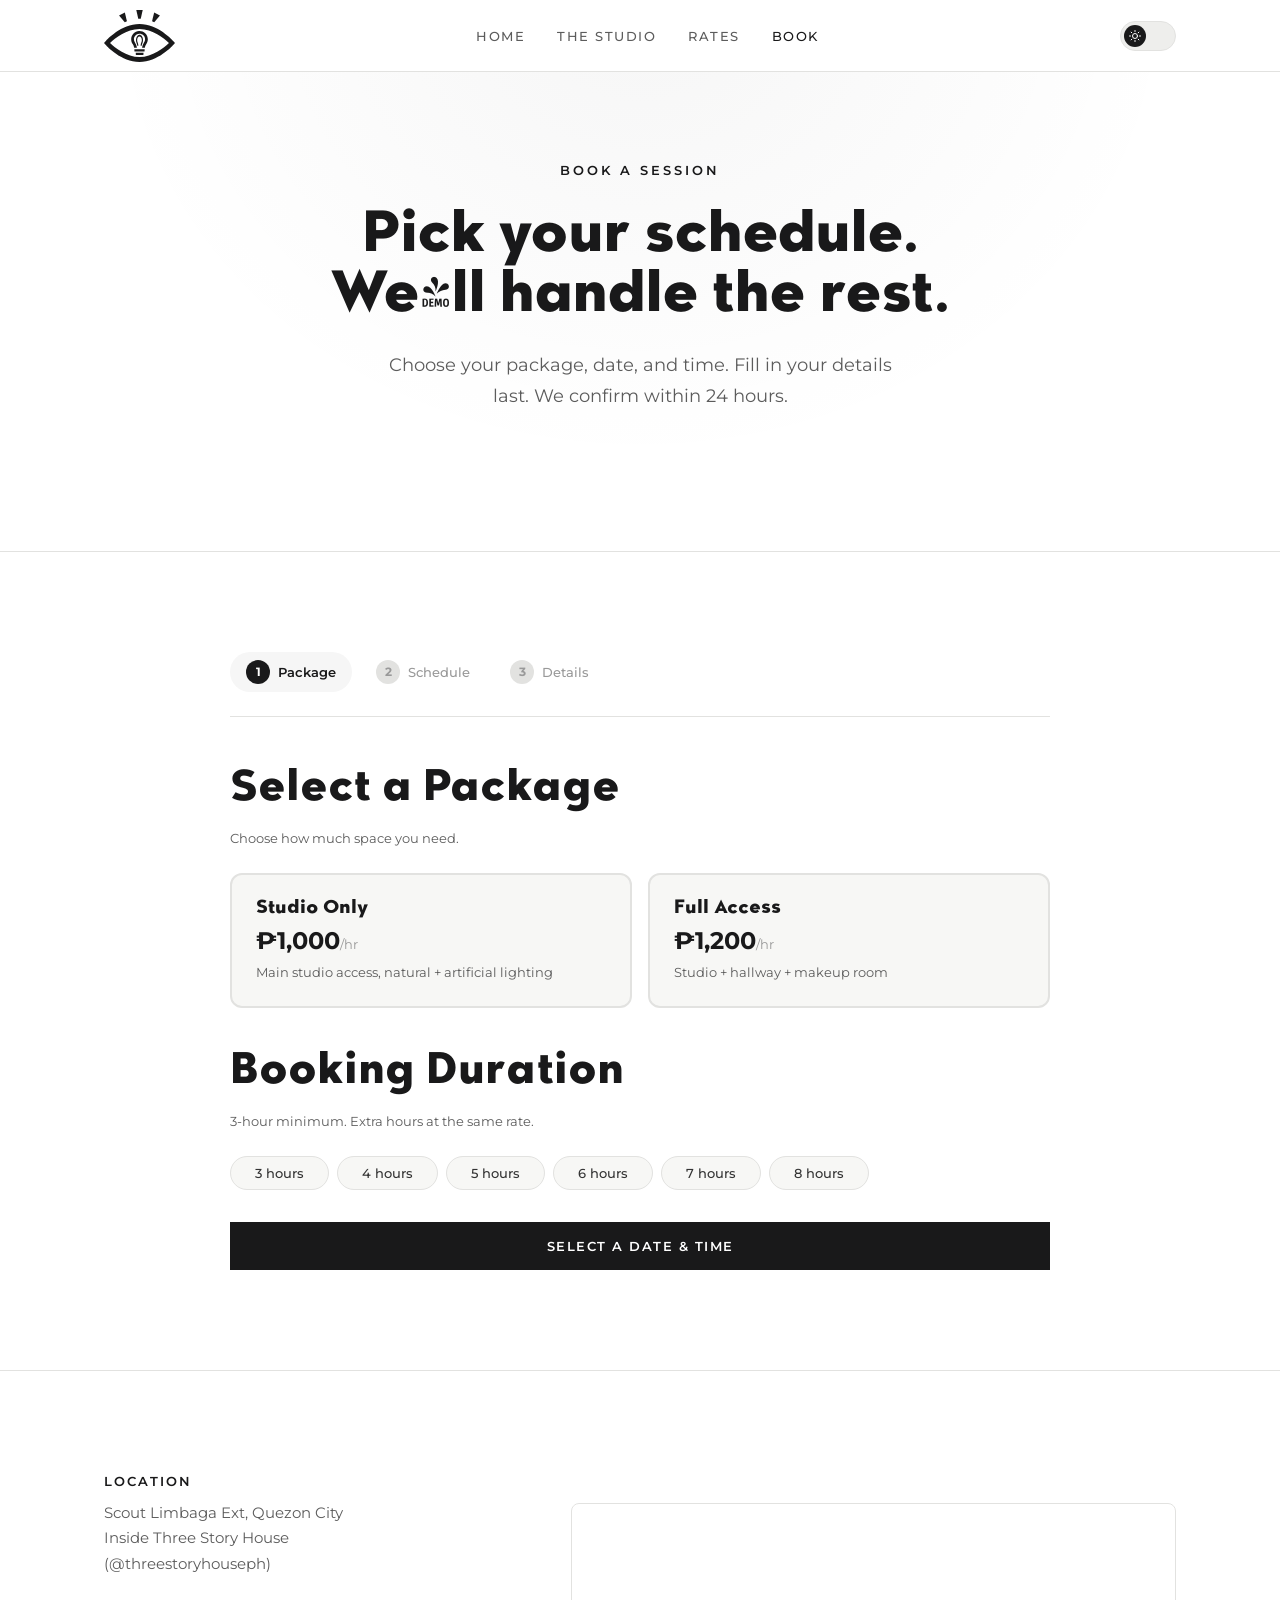
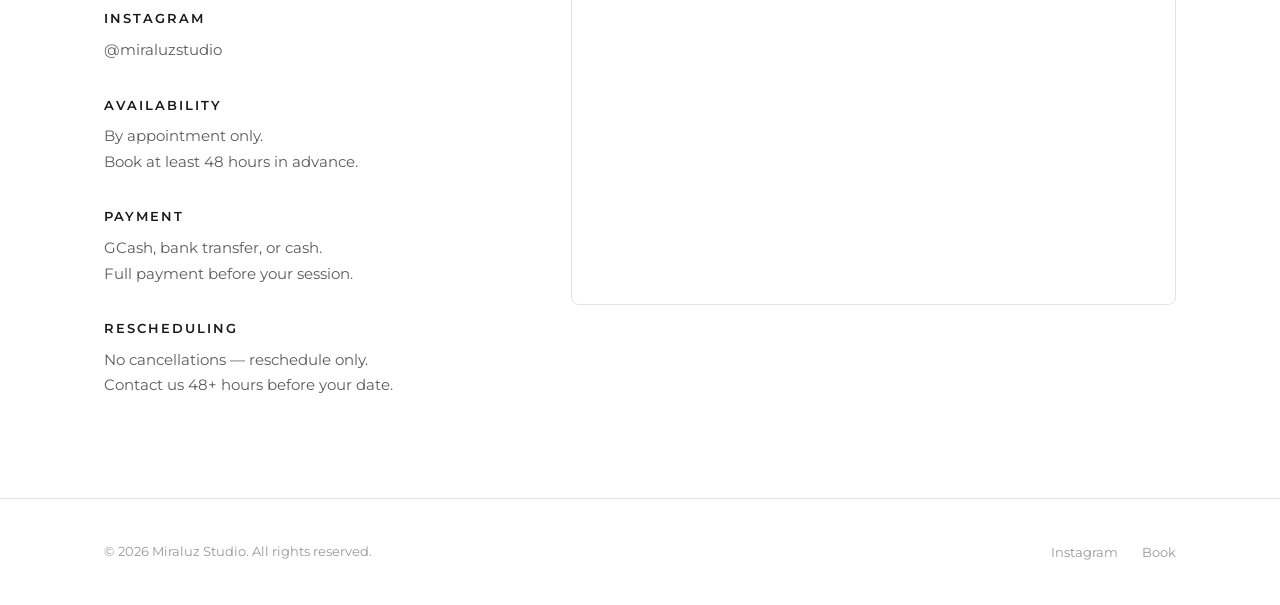
==== commit 3e1c0813: "Replace JPG logo with SVG eye icon, increase size to 52px Swap nav logo from assets/logo.jpg to asse" ====
--- a/contact.html
+++ b/contact.html
@@ -19,7 +19,7 @@
   <nav class="nav" role="navigation" aria-label="Main navigation">
     <div class="container">
       <a href="index.html" class="nav-logo" aria-label="Miraluz Studio — Home">
-        <img src="assets/logo.jpg" alt="Miraluz Studio" class="logo-img" height="40">
+        <img src="assets/logo.svg" alt="Miraluz Studio" class="logo-img" height="52">
       </a>
       <ul class="nav-links">
         <li><a href="index.html">Home</a></li>
--- a/styles.css
+++ b/styles.css
@@ -194,7 +194,7 @@
 }
 
 .logo-img {
-  height: 40px;
+  height: 52px;
   width: auto;
   display: block;
 }
@@ -675,8 +675,10 @@
 
 .spaces-grid {
   display: grid;
-  grid-template-columns: repeat(3, 1fr);
+  grid-template-columns: repeat(2, 1fr);
   gap: var(--space-5);
+  max-width: 800px;
+  margin: 0 auto;
 }
 
 .space-card {
@@ -786,7 +788,7 @@
 }
 
 .rate-card.featured::before {
-  content: 'BEST VALUE';
+  content: 'ALL SPACES';
   position: absolute;
   top: 0;
   left: 50%;
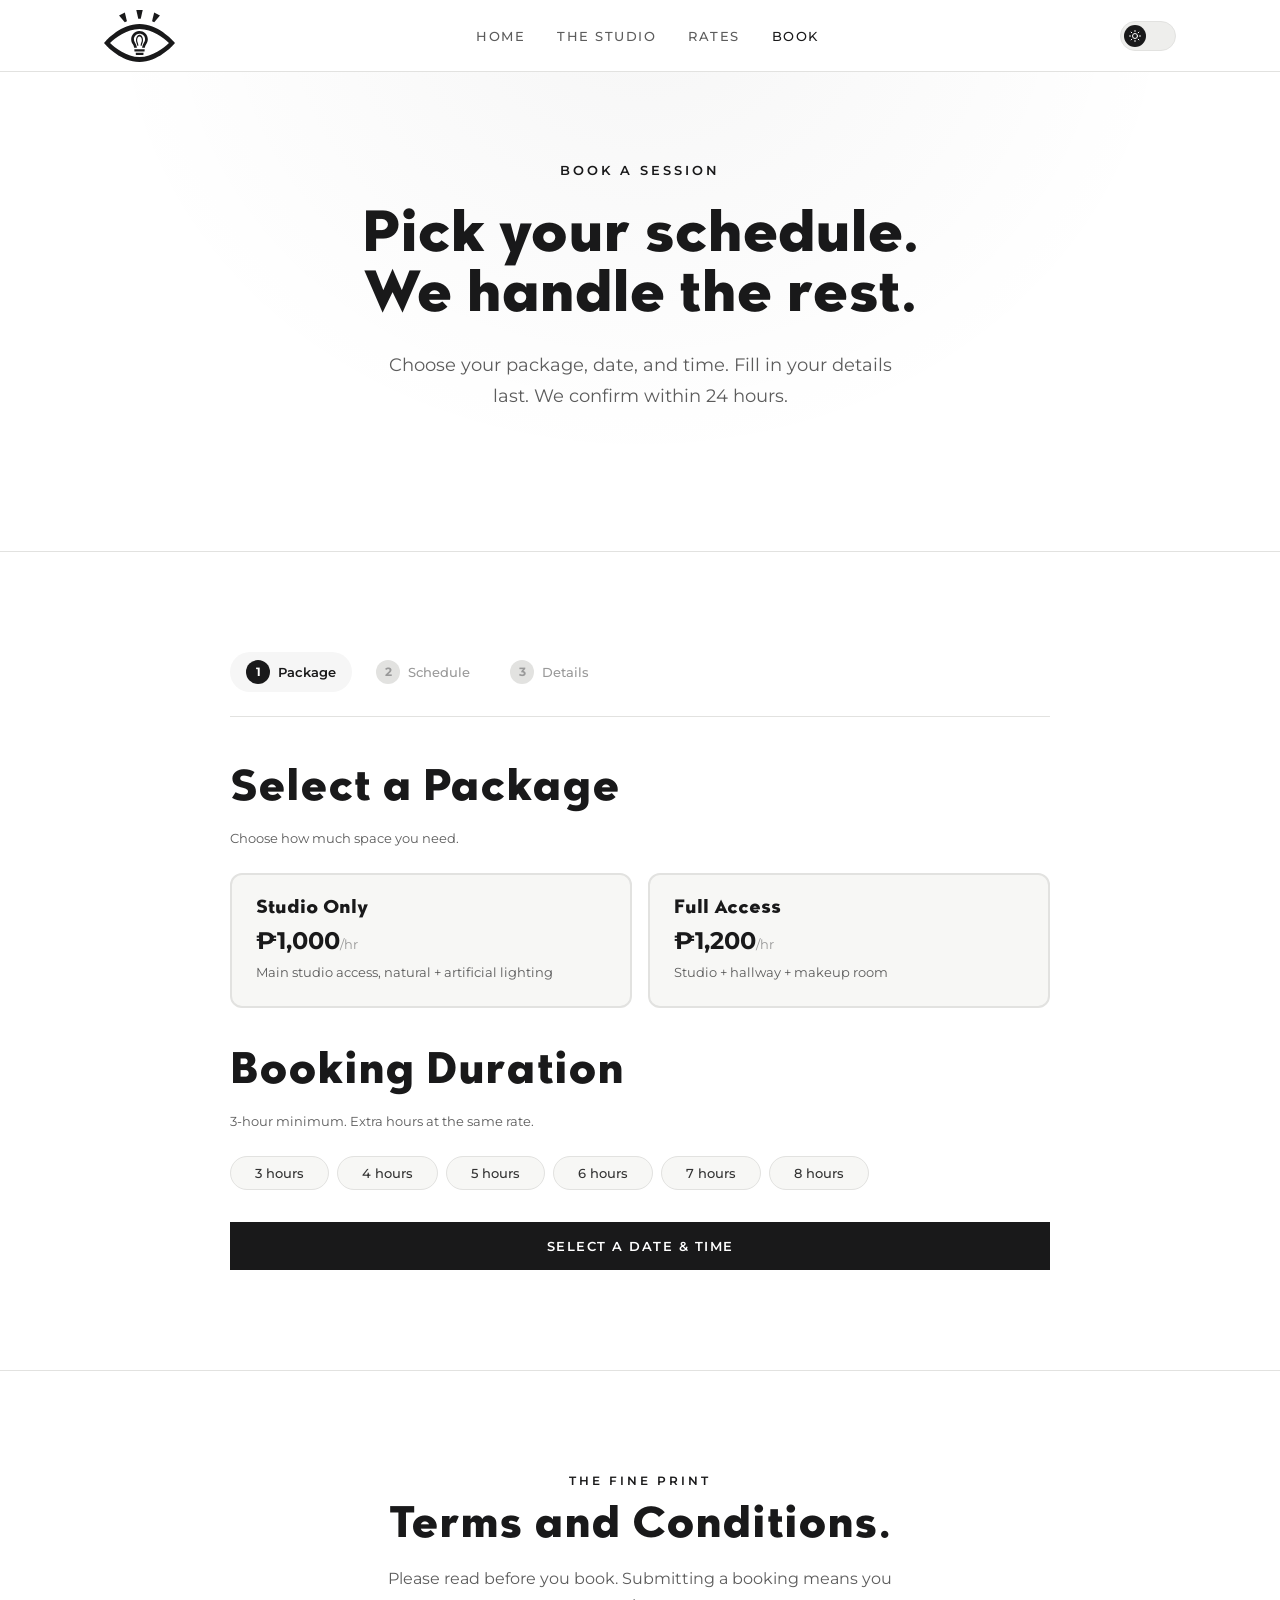
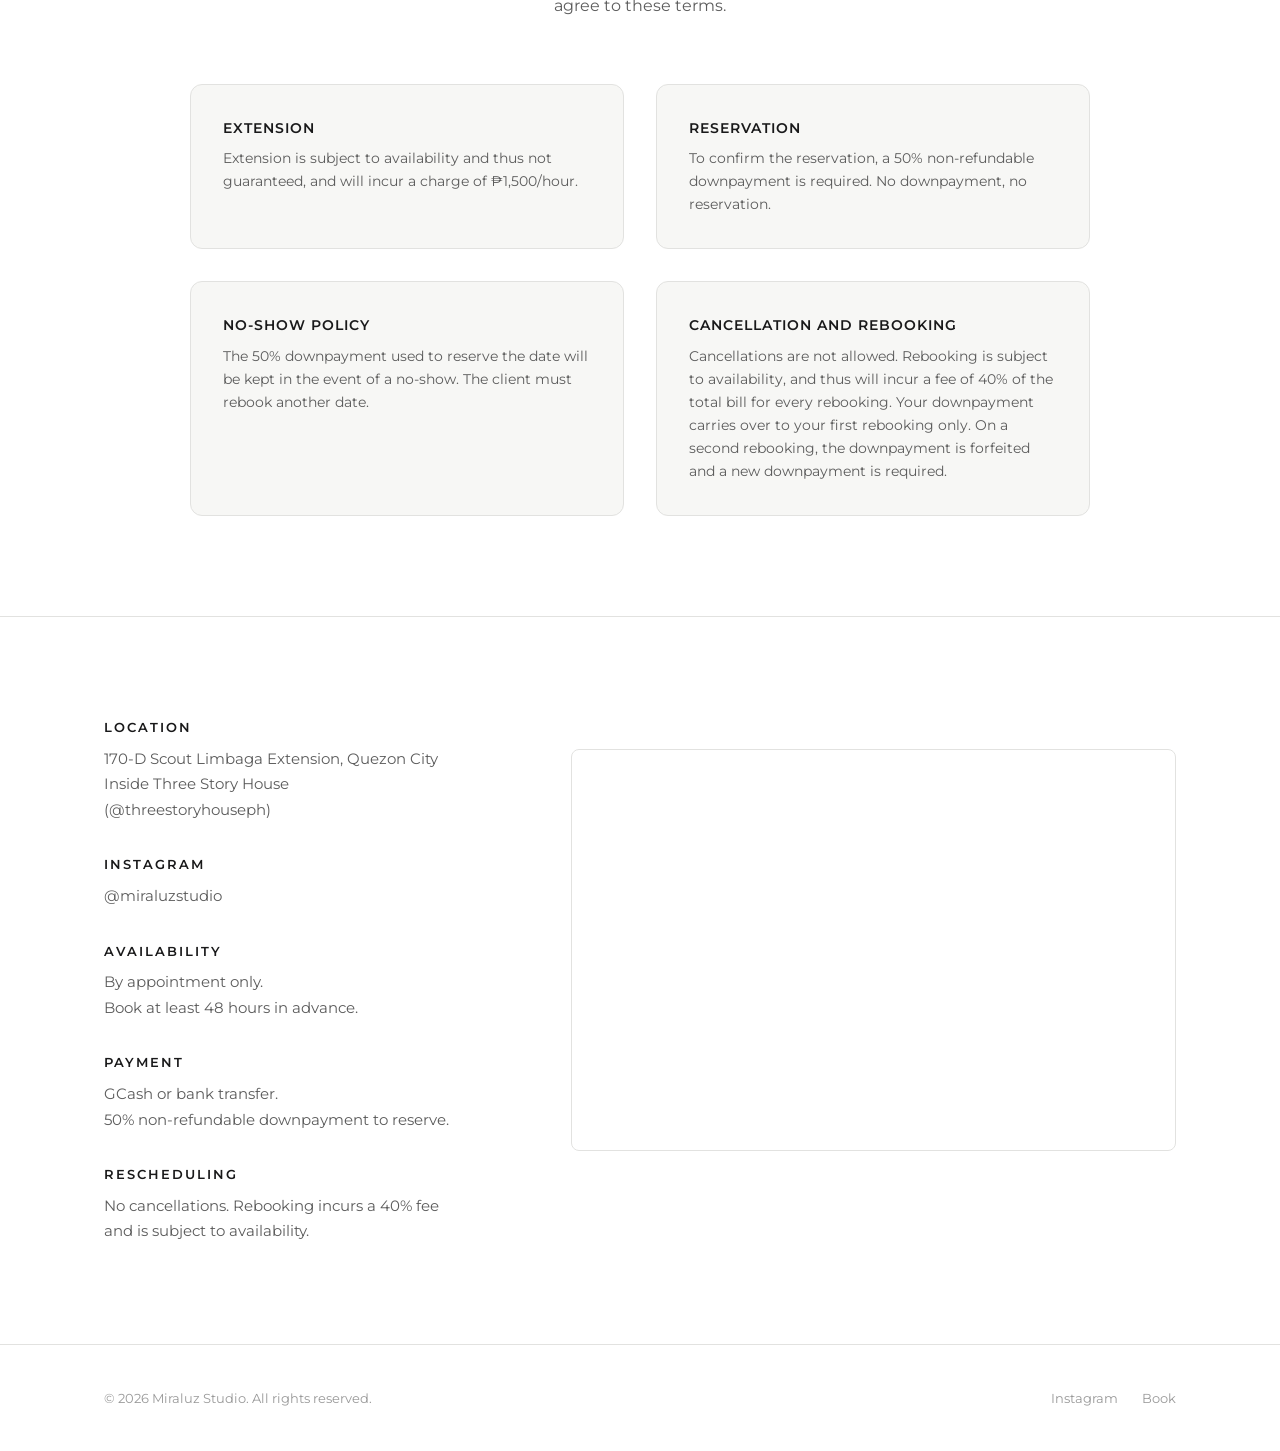
==== commit 0ef2123d: "WIP: styling pass plus new logo, favicon and email assets Committed unfinished so the work reaches t" ====
--- a/contact.html
+++ b/contact.html
@@ -3,6 +3,7 @@
 <head>
   <meta charset="UTF-8">
   <meta name="viewport" content="width=device-width, initial-scale=1.0">
+  <link rel="icon" type="image/svg+xml" href="/assets/favicon.svg">
   <title>Book — Miraluz Studio</title>
   <meta name="description" content="Book your studio session. Pick your package, date, and time — we'll confirm within 24 hours.">
   <link rel="preconnect" href="https://fonts.googleapis.com">
@@ -45,7 +46,7 @@
   <section class="hero" data-parallax>
     <div class="container">
       <div class="hero-sub" data-reveal="fade">Book a Session</div>
-      <h1 data-reveal>Pick your schedule.<br>We'll handle the rest.</h1>
+      <h1 data-reveal>Pick your schedule.<br>We handle the rest.</h1>
       <p data-reveal>Choose your package, date, and time. Fill in your details last. We confirm within 24 hours.</p>
     </div>
   </section>
@@ -111,7 +112,7 @@
                 </div>
                 <div class="sidebar-detail">
                   <svg viewBox="0 0 24 24"><path d="M21 10c0 7-9 13-9 13s-9-6-9-13a9 9 0 0 1 18 0z"/><circle cx="12" cy="10" r="3"/></svg>
-                  <span>Sct. Limbaga Ext., QC</span>
+                  <span>170-D Scout Limbaga Ext., QC</span>
                 </div>
               </div>
             </div>
@@ -170,7 +171,7 @@
                 </div>
                 <div class="sidebar-detail">
                   <svg viewBox="0 0 24 24"><path d="M21 10c0 7-9 13-9 13s-9-6-9-13a9 9 0 0 1 18 0z"/><circle cx="12" cy="10" r="3"/></svg>
-                  <span>Sct. Limbaga Ext., QC</span>
+                  <span>170-D Scout Limbaga Ext., QC</span>
                 </div>
               </div>
             </div>
@@ -197,8 +198,18 @@
                 <input type="tel" id="phone" name="phone" placeholder="09XX XXX XXXX">
               </div>
               <div class="form-group">
+                <label>Payment</label>
+                <p class="payment-note">Reserve with a 50% non-refundable downpayment via GCash or bank transfer. You will send payment and upload your receipt on the next step.</p>
+              </div>
+              <div class="form-group">
                 <label for="message">Anything else we should know?</label>
                 <textarea id="message" name="message" placeholder="Type of shoot, team size, specific needs..."></textarea>
+              </div>
+              <div class="form-group">
+                <label class="terms-agree">
+                  <input type="checkbox" id="agree-terms" name="agreeTerms" required>
+                  <span>I have read and agree to the <a href="#terms">Terms and Conditions</a>, including the 50% non-refundable downpayment and no-cancellation policy.</span>
+                </label>
               </div>
               <div class="form-error" id="form-error" role="alert" aria-live="polite"></div>
 
@@ -214,6 +225,35 @@
     </div>
   </section>
 
+  <!-- TERMS & CONDITIONS -->
+  <section class="section section-divider" id="terms">
+    <div class="container">
+      <div class="section-centered" data-reveal>
+        <div class="section-sub">The Fine Print</div>
+        <h2>Terms and Conditions.</h2>
+        <p class="section-desc">Please read before you book. Submitting a booking means you agree to these terms.</p>
+      </div>
+      <div class="terms-list" data-stagger>
+        <div class="terms-clause">
+          <h3>Extension</h3>
+          <p>Extension is subject to availability and thus not guaranteed, and will incur a charge of &#8369;1,500/hour.</p>
+        </div>
+        <div class="terms-clause">
+          <h3>Reservation</h3>
+          <p>To confirm the reservation, a 50% non-refundable downpayment is required. No downpayment, no reservation.</p>
+        </div>
+        <div class="terms-clause">
+          <h3>No-Show Policy</h3>
+          <p>The 50% downpayment used to reserve the date will be kept in the event of a no-show. The client must rebook another date.</p>
+        </div>
+        <div class="terms-clause">
+          <h3>Cancellation and Rebooking</h3>
+          <p>Cancellations are not allowed. Rebooking is subject to availability, and thus will incur a fee of 40% of the total bill for every rebooking. Your downpayment carries over to your first rebooking only. On a second rebooking, the downpayment is forfeited and a new downpayment is required.</p>
+        </div>
+      </div>
+    </div>
+  </section>
+
   <!-- INFO + MAP -->
   <section class="section section-divider">
     <div class="container">
@@ -221,7 +261,7 @@
         <div class="contact-info" data-reveal="slide-left">
           <div class="contact-info-item">
             <h3>Location</h3>
-            <p>Scout Limbaga Ext, Quezon City<br>Inside Three Story House<br>(@threestoryhouseph)</p>
+            <p>170-D Scout Limbaga Extension, Quezon City<br>Inside Three Story House<br>(@threestoryhouseph)</p>
           </div>
           <div class="contact-info-item">
             <h3>Instagram</h3>
@@ -233,15 +273,15 @@
           </div>
           <div class="contact-info-item">
             <h3>Payment</h3>
-            <p>GCash, bank transfer, or cash.<br>Full payment before your session.</p>
+            <p>GCash or bank transfer.<br>50% non-refundable downpayment to reserve.</p>
           </div>
           <div class="contact-info-item">
             <h3>Rescheduling</h3>
-            <p>No cancellations — reschedule only.<br>Contact us 48+ hours before your date.</p>
+            <p>No cancellations. Rebooking incurs a 40% fee<br>and is subject to availability.</p>
           </div>
         </div>
         <div class="map-embed" data-reveal="slide-right">
-          <iframe src="https://www.google.com/maps/embed?pb=!1m18!1m12!1m3!1d1930.2!2d121.0415489!3d14.6319835!2m3!1f0!2f0!3f0!3m2!1i1024!2i768!4f13.1!3m3!1m2!1s0x3397b7b1c9423003%3A0x5278dd40925f7165!2s77%20Scout%20Limbaga%20Ext%2C%20Diliman%2C%20Quezon%20City%2C%20Metro%20Manila!5e0!3m2!1sen!2sph!4v1716800000000!5m2!1sen!2sph" width="100%" height="400" style="border:0;" allowfullscreen="" loading="lazy" referrerpolicy="no-referrer-when-downgrade" title="Miraluz Studio location"></iframe>
+          <iframe src="https://www.google.com/maps/embed?pb=!1m18!1m12!1m3!1d3860.432163025456!2d121.04057117581337!3d14.63139267632059!2m3!1f0!2f0!3f0!3m2!1i1024!2i768!4f13.1!3m3!1m2!1s0x3397b7b038b7dd85%3A0x9dcf36ee6167122d!2s170D%20Scout%20Limbaga%20Ext%2C%20Sacred%20Heart%2C%20Diliman%2C%20Quezon%20City%2C%201103%20Metro%20Manila!5e0!3m2!1sen!2sph!4v1781635817096!5m2!1sen!2sph" width="100%" height="400" style="border:0;" allowfullscreen="" loading="lazy" referrerpolicy="no-referrer-when-downgrade" title="Miraluz Studio — Scout Limbaga Extension, Quezon City"></iframe>
         </div>
       </div>
     </div>
--- a/styles.css
+++ b/styles.css
@@ -652,24 +652,15 @@
   margin: 0 auto;
 }
 
-/* === PLACEHOLDER IMAGE === */
-
-.placeholder-img {
+/* Real content photos */
+.studio-photo {
   width: 100%;
   aspect-ratio: 16/10;
-  background: var(--bg-card);
+  object-fit: cover;
+  display: block;
   border: 1px solid var(--border);
-  display: flex;
-  align-items: center;
-  justify-content: center;
-  color: var(--text-muted);
-  font-size: var(--text-sm);
-  letter-spacing: 1px;
-  text-transform: uppercase;
-}
-
-.placeholder-img.portrait { aspect-ratio: 3/4; }
-.placeholder-img.square { aspect-ratio: 1/1; }
+}
+.studio-photo.square { aspect-ratio: 1/1; }
 
 /* === SPACE CARDS === */
 
@@ -840,6 +831,11 @@
   font-weight: 500;
 }
 
+.rate-price .promo s {
+  color: var(--text-muted);
+  text-decoration-thickness: 1px;
+}
+
 .rate-includes {
   list-style: none;
   text-align: left;
@@ -1092,6 +1088,145 @@
   background: var(--accent);
   color: var(--bg);
   border-color: var(--accent);
+}
+
+/* Payment choice (Step 3 — Cash / Cashless) */
+.payment-choice {
+  display: grid;
+  grid-template-columns: 1fr 1fr;
+  gap: var(--space-3);
+}
+
+.payment-choice-option {
+  display: block;
+  cursor: pointer;
+  margin: 0;
+}
+
+.payment-choice-option input {
+  position: absolute;
+  opacity: 0;
+  width: 0;
+  height: 0;
+}
+
+.payment-choice-card {
+  display: block;
+  padding: var(--space-4) var(--space-5);
+  background: var(--bg-elevated);
+  border: 2px solid var(--border);
+  border-radius: 12px;
+  transition: border-color 0.2s, box-shadow 0.2s;
+}
+
+.payment-choice-option:hover .payment-choice-card {
+  border-color: var(--accent);
+}
+
+.payment-choice-option input:checked + .payment-choice-card {
+  border-color: var(--accent);
+  box-shadow: 0 0 0 1px var(--accent);
+}
+
+.payment-choice-option input:focus-visible + .payment-choice-card {
+  outline: 2px solid var(--accent);
+  outline-offset: 2px;
+}
+
+.payment-choice-card strong {
+  display: block;
+  font-size: var(--text-base);
+  font-weight: 700;
+  color: var(--heading);
+  margin-bottom: var(--space-1);
+}
+
+.payment-choice-card small {
+  font-size: var(--text-xs);
+  color: var(--text-secondary);
+  line-height: 1.5;
+}
+
+@media (max-width: 480px) {
+  .payment-choice {
+    grid-template-columns: 1fr;
+  }
+}
+
+/* Payment note (Step 3) */
+.payment-note {
+  font-size: var(--text-sm);
+  color: var(--text-secondary);
+  line-height: 1.6;
+  margin-top: var(--space-1);
+}
+
+/* Terms agreement checkbox (Step 3) */
+.form-group label.terms-agree {
+  display: flex;
+  align-items: flex-start;
+  gap: var(--space-3);
+  cursor: pointer;
+  font-size: var(--text-sm);
+  font-weight: 400;
+  letter-spacing: normal;
+  text-transform: none;
+  color: var(--text-secondary);
+  line-height: 1.6;
+  margin-bottom: 0;
+}
+
+.form-group .terms-agree input {
+  margin-top: 3px;
+  width: 18px;
+  height: 18px;
+  flex-shrink: 0;
+  accent-color: var(--accent);
+  cursor: pointer;
+}
+
+.terms-agree a {
+  color: var(--accent);
+  text-decoration: underline;
+}
+
+/* === TERMS & CONDITIONS === */
+.terms-list {
+  display: grid;
+  grid-template-columns: repeat(2, 1fr);
+  gap: var(--space-6);
+  margin-top: var(--space-9);
+  max-width: 900px;
+  margin-left: auto;
+  margin-right: auto;
+}
+
+.terms-clause {
+  padding: var(--space-6);
+  background: var(--bg-elevated);
+  border: 1px solid var(--border);
+  border-radius: 12px;
+}
+
+.terms-clause h3 {
+  font-size: 14px;
+  font-weight: 600;
+  letter-spacing: 1px;
+  text-transform: uppercase;
+  color: var(--heading);
+  margin-bottom: var(--space-2);
+}
+
+.terms-clause p {
+  font-size: 14px;
+  color: var(--text-secondary);
+  line-height: 1.65;
+}
+
+@media (max-width: 768px) {
+  .terms-list {
+    grid-template-columns: 1fr;
+  }
 }
 
 /* Schedule layout (Step 2) */
